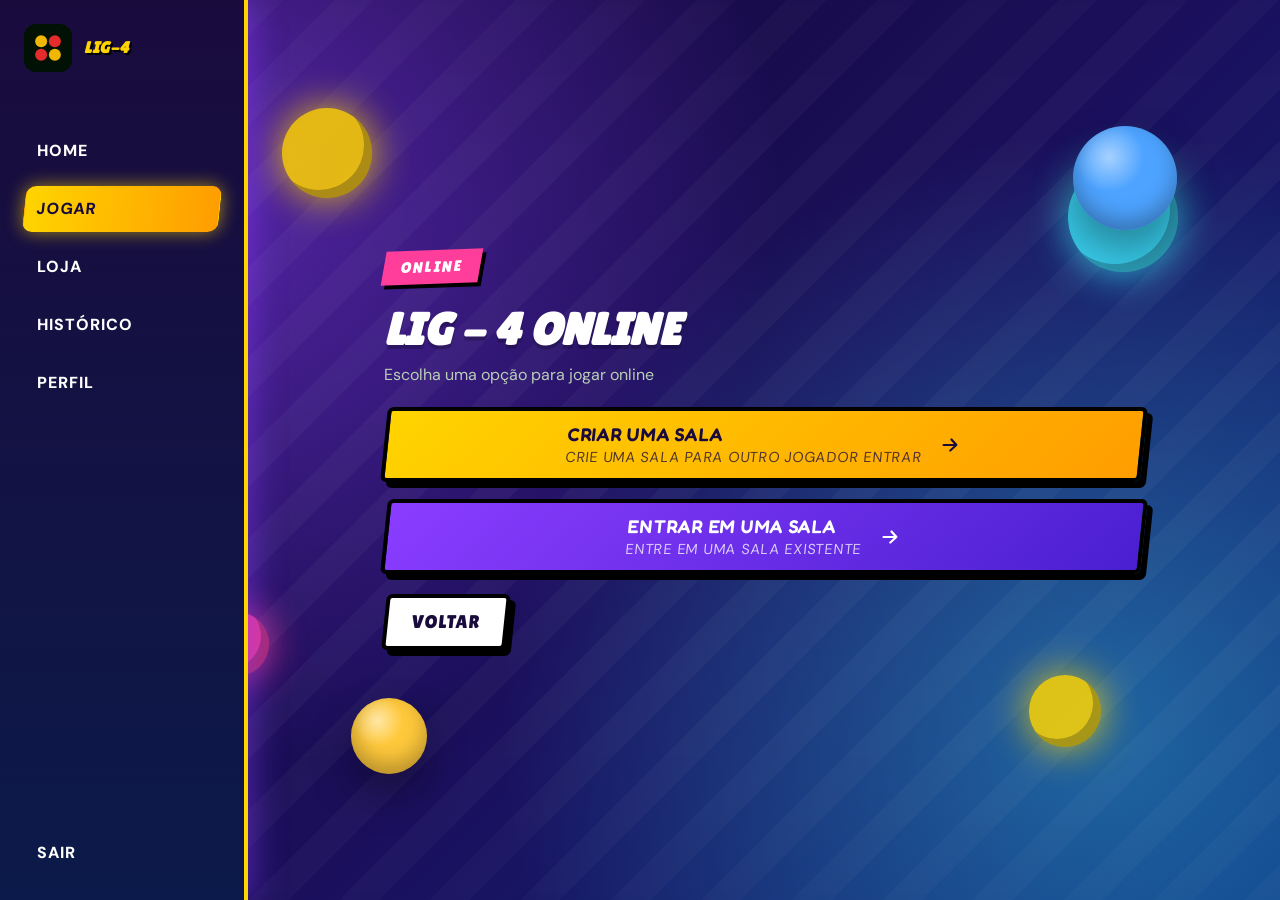
==== html/online.html @ 9158dcae "chore: reestruturação das pastas remove todos os arquivos da pasta "Prototipo-Lig-4-CSSatualizado1" " ====
<!doctype html>
<html lang="pt-BR">
  <head>
    <meta charset="utf-8">
    <meta name="viewport" content="width=device-width, initial-scale=1">
    <meta name="theme-color" content="#1a0b3d">
    <title>Jogar Online | LIG-4 Online</title>
    <link rel="preconnect" href="https://fonts.googleapis.com">
    <link rel="preconnect" href="https://fonts.gstatic.com" crossorigin>
    <link href="https://fonts.googleapis.com/css2?family=Lilita+One&display=swap" rel="stylesheet">
    <link rel="stylesheet" href="../css/base.css">
    <link rel="stylesheet" href="../css/components.css">
    <link rel="stylesheet" href="../css/screens/rooms.css">
    <link rel="stylesheet" href="../css/theme.css">
    <link rel="stylesheet" href="../css/screens/rooms.theme.css">
    <link rel="stylesheet" href="../css/screens/online.theme.css">
    <link rel="stylesheet" href="../css/screens/t05-jogar.css">
    <script type="module" src="../js/online/controller.js"></script>
    <script type="module" src="../js/global-nav.js"></script>
  </head>
  <body class="rooms-screen">
    <aside class="app-sidebar app-sidebar--global" aria-label="Navegação principal">
      <a class="app-sidebar__brand" href="./t04-home.html" aria-label="LIG-4 Online, início">
        <img class="app-sidebar__logo" src="../assets/images/logo/lig4-mark.svg" alt="">
        <span class="app-sidebar__wordmark">LIG-4</span>
      </a>
      <nav class="app-sidebar__nav" aria-label="Seções principais">
        <a class="app-sidebar__link" href="./t04-home.html">Home</a>
        <a class="app-sidebar__link" href="./t05-jogar.html" aria-current="page">Jogar</a>
        <a class="app-sidebar__link" href="./t11-loja.html">Loja</a>
        <a class="app-sidebar__link" href="./t12-historico.html">Histórico</a>
        <a class="app-sidebar__link" href="./t10-perfil.html">Perfil</a>
      </nav>
      <div class="app-sidebar__footer">
        <button class="app-sidebar__link" type="button" data-global-logout>Sair</button>
      </div>
    </aside>

    <div class="home-bg" aria-hidden="true">
      <span class="home-bg__disc home-bg__disc--1"></span>
      <span class="home-bg__disc home-bg__disc--2"></span>
      <span class="home-bg__disc home-bg__disc--3"></span>
      <span class="home-bg__disc home-bg__disc--4"></span>
    </div>

    <main class="rooms-main">
      <div class="rooms-online-shell">
        <section class="rooms-form-panel online-section" id="secao-criar" aria-labelledby="create-room-title" hidden>
          <p class="rooms-kicker">Online</p>
          <h1 id="create-room-title">Criar sala</h1>
          <form class="rooms-form" data-create-room-form novalidate>
            <div class="form-field">
              <label class="form-field__label" for="room-mode">Modo da sala</label>
              <select id="room-mode" name="mode" required></select>
              <p class="room-mode-help" data-room-mode-help>MODO CLÁSSICO: LIG-4 do jeito que você conhece. Forme 4 peças em sequência para ganhar.</p>
            </div>
            <p class="room-status" data-room-status role="status" aria-live="polite"></p>
            <div class="rooms-form-actions">
              <a class="button button-secondary" href="./t05-jogar.html">Voltar</a>
              <button class="button button-primary-light" type="submit">Criar sala</button>
            </div>
          </form>
        </section>

        <section class="rooms-form-panel online-section" id="secao-entrar" aria-labelledby="join-room-title" hidden>
          <p class="rooms-kicker">Online</p>
          <h1 id="join-room-title">Entrar em sala</h1>
          <form class="rooms-form" data-join-room-form novalidate>
            <div class="form-field">
              <label class="form-field__label" for="room-pin">PIN da sala</label>
              <div class="form-field__control"><input id="room-pin" name="pin" type="text" inputmode="numeric" autocomplete="one-time-code" maxlength="6" pattern="[0-9]{6}" data-room-pin aria-describedby="room-pin-error" aria-invalid="false" required></div>
              <p class="form-field__error" id="room-pin-error" data-room-error="pin" aria-live="polite"></p>
            </div>
            <p class="room-status" data-room-status role="status" aria-live="polite"></p>
            <div class="rooms-form-actions">
              <a class="button button-secondary" href="./t05-jogar.html">Voltar</a>
              <button class="button button-primary-light" type="submit">Entrar</button>
            </div>
          </form>
        </section>

        <section class="lobby-panel online-section" id="secao-lobby" aria-labelledby="lobby-title" hidden>
          <p class="rooms-kicker">Online</p>
          <h1 id="lobby-title">Sala de espera</h1>
          <div class="lobby-pin-block">
            <p>PIN da sala</p>
            <strong data-lobby-pin>------</strong> <span class="room-mode-lobby">Modo: <strong data-lobby-mode>Clássico</strong></span>
          </div>

          <div class="lobby-players" data-lobby-players aria-label="Jogadores da sala">
            <article class="ui-card lobby-player" data-player-card="owner">
              <p data-player-role="owner">Dono</p>
              <div class="lobby-player-color"><span class="color-picker__swatch" data-player-swatch="owner" data-color="blue" aria-hidden="true"></span><strong data-player-color="owner">—</strong></div>
            </article>
            <article class="ui-card lobby-player" data-player-card="guest">
              <p data-player-role="guest">Aguardando jogador</p>
              <div class="lobby-player-color"><span class="color-picker__swatch" data-player-swatch="guest" data-color="empty" aria-hidden="true"></span><strong data-player-color="guest">—</strong></div>
            </article>
          </div>

          <section class="lobby-board-section" aria-labelledby="lobby-board-title">
            <h2 id="lobby-board-title">Tabuleiro da partida</h2>
            <p data-lobby-board-description>O criador da sala escolhe o tabuleiro que será exibido para ambos.</p>
            <div class="lobby-board-choices" data-lobby-board-choices role="group" aria-label="Escolha o tabuleiro da partida"></div>
            <p class="form-field__error" data-lobby-error="board" aria-live="polite"></p>
          </section>

          <section class="lobby-color-preview" aria-labelledby="lobby-colors-title">
            <h2 id="lobby-colors-title">Cores dos jogadores</h2>
            <div class="lobby-color-pair" aria-label="Prévia das duas cores">
              <span class="color-picker__swatch" data-player-swatch-preview="owner" data-color="blue" aria-label="Cor do dono"></span>
              <span class="color-picker__swatch" data-player-swatch-preview="guest" data-color="empty" aria-label="Cor do convidado"></span>
            </div>
          </section>

          <fieldset class="room-field lobby-color-field">
            <legend>Sua cor</legend>
            <div class="color-picker" data-lobby-colors></div>
            <p class="form-field__error" data-lobby-error="color" aria-live="polite"></p>
          </fieldset>

          <p class="lobby-ready-status" data-lobby-ready-status role="status" aria-live="polite">Aguardando confirmações de prontidão.</p>
          <p class="room-status" data-lobby-status role="status" aria-live="polite"></p>
          <div class="lobby-actions">
            <button class="button button-primary-light" type="button" data-lobby-ready disabled>Estou pronto</button>
            <button class="button button-primary-light" type="button" data-lobby-start disabled>Começar partida</button>
            <button class="button button-secondary" type="button" data-lobby-leave>Sair da sala</button>
          </div>
        </section>

        <section class="online-game-panel online-section" id="secao-partida" aria-labelledby="game-title" hidden>
          <header class="online-game-heading">
            <div>
              <p class="rooms-kicker">Online</p>
              <h1 id="game-title">Partida</h1>
              <p class="online-game-pin">PIN <strong data-game-pin>------</strong></p>
            </div>
            <p class="online-game-turn" data-game-turn role="status" aria-live="polite">Carregando turno...</p>
          </header>

          <section class="online-game-score" aria-label="Placar da partida atual">
            <div class="ui-card online-game-player-score" data-score-player="1">
              <span>Jogador 1 · Dono</span>
              <strong data-game-score="1">0</strong>
            </div>
            <div class="ui-card online-game-player-score" data-score-player="2">
              <span>Jogador 2 · Convidado</span>
              <strong data-game-score="2">0</strong>
            </div>
          </section>

          <p class="room-mode-label">Modo da partida: <strong data-game-mode-name>Clássico</strong></p>
          <div class="online-game-board-wrap">
            <div class="online-game-columns" data-game-columns aria-label="Escolher coluna"></div>
            <div class="online-game-board" data-game-board role="grid" aria-label="Tabuleiro Connect-4, 6 linhas por 7 colunas"></div>
          </div>

          <div class="online-game-emote-menu">
            <button class="button online-game-emote-toggle" type="button" data-game-emote-toggle aria-expanded="false" aria-controls="game-owned-emotes">Meus emotes <span aria-hidden="true">▾</span></button>
            <div class="online-game-emotes" id="game-owned-emotes" data-game-emotes role="group" aria-label="Emotes disponíveis para enviar" hidden></div>
          </div>
          <p class="online-game-emote-status" data-game-emote-status role="status" aria-live="polite"></p>

          <p class="online-game-status" data-game-status role="status" aria-live="polite"></p>
          <section class="online-game-result" data-game-result-panel aria-labelledby="game-result-title" hidden>
            <h2 id="game-result-title">Resultado</h2>
            <p data-game-result></p>
            <p data-game-rematch-status role="status" aria-live="polite"></p>
            <button class="button button-primary-dark" type="button" data-game-rematch disabled>Revanche</button>
          </section>
          <button class="button button-secondary online-game-leave" type="button" data-game-leave>Sair da sala</button>
        </section>
      </div>
    </main>

  </body>
</html>
---- css/base.css ----
@import url("./variables.css");

*,
*::before,
*::after {
  box-sizing: border-box;
}

html {
  min-width: 320px;
  color-scheme: dark;
  scroll-behavior: smooth;
}

body {
  min-width: 320px;
  min-height: 100vh;
  margin: 0;
  background: var(--color-background);
  color: var(--color-text);
  font-family: system-ui, -apple-system, BlinkMacSystemFont, "Segoe UI", sans-serif;
  line-height: 1.5;
  -webkit-font-smoothing: antialiased;
}

button,
input,
select,
textarea {
  font: inherit;
}

button {
  color: inherit;
}

img,
svg {
  display: block;
  max-width: 100%;
}

a {
  color: inherit;
}

:focus-visible {
  outline: 3px solid var(--color-primary);
  outline-offset: 3px;
}

@media (prefers-reduced-motion: reduce) {
  *,
  *::before,
  *::after {
    scroll-behavior: auto !important;
    animation-duration: 0.01ms !important;
    animation-iteration-count: 1 !important;
    transition-duration: 0.01ms !important;
  }
}
---- css/components.css ----
.button {
  display: inline-flex;
  min-height: 48px;
  align-items: center;
  justify-content: center;
  gap: 0.625rem;
  padding: 0.75rem 1.25rem;
  border: 2px solid transparent;
  border-radius: 6px;
  cursor: pointer;
  font-weight: 700;
  line-height: 1.2;
  text-align: center;
  text-decoration: none;
  transition: background-color 160ms ease, border-color 160ms ease, transform 160ms ease;
}

.button:hover {
  transform: translateY(-1px);
}

.button:active {
  transform: translateY(0);
}

.button-primary-light {
  background: var(--color-primary);
  color: var(--color-primary-text);
}

.button-primary-light:hover {
  background: #ffd13b;
}

.button-primary-dark {
  background: var(--color-button-dark);
  color: var(--color-text);
}

.button-primary-dark:hover {
  border-color: var(--color-primary);
}

.button-secondary {
  background: var(--color-secondary);
  color: var(--color-text);
}

.button--full-width {
  width: 100%;
}

.ui-card {
  border: 1px solid color-mix(in srgb, var(--color-text) 16%, transparent);
  border-radius: 6px;
  background: var(--color-button-dark);
  color: var(--color-text);
}

.ui-banner {
  border-radius: 6px;
  background: var(--color-primary);
  color: var(--color-primary-text);
}

.ui-tab-list {
  display: grid;
  gap: 0.5rem;
}

.ui-tab {
  min-height: 44px;
  padding: 0.625rem 0.875rem;
  border: 1px solid color-mix(in srgb, var(--color-text) 24%, transparent);
  border-radius: 6px;
  background: transparent;
  color: var(--color-text);
  cursor: pointer;
  font-weight: 700;
  text-align: left;
  transition: background-color 160ms ease, border-color 160ms ease, color 160ms ease;
}

.ui-tab[aria-selected="true"] {
  border-color: var(--color-primary);
  background: var(--color-primary);
  color: var(--color-primary-text);
}

.ui-status {
  display: inline-flex;
  min-height: 28px;
  align-items: center;
  padding: 0.25rem 0.625rem;
  border: 1px solid color-mix(in srgb, var(--color-text) 22%, transparent);
  border-radius: 4px;
  color: var(--color-text);
  font-size: 0.8125rem;
  font-weight: 700;
}

.color-picker {
  display: flex;
  flex-wrap: wrap;
  gap: 0.5rem;
}

.color-picker__option {
  display: inline-flex;
  min-height: 42px;
  align-items: center;
  gap: 0.5rem;
  padding: 0.375rem 0.625rem;
  border: 1px solid color-mix(in srgb, var(--color-text) 25%, transparent);
  border-radius: 6px;
  cursor: pointer;
  font-size: 0.875rem;
}

.color-picker__option input {
  width: 1rem;
  height: 1rem;
  margin: 0;
  accent-color: var(--color-primary);
}

.color-picker__swatch {
  width: 1rem;
  height: 1rem;
  flex: 0 0 auto;
  border: 1px solid color-mix(in srgb, var(--color-text) 55%, transparent);
  border-radius: 50%;
  background: var(--swatch-color, var(--color-primary));
}

.color-picker__option:focus-within {
  outline: 3px solid var(--color-primary);
  outline-offset: 3px;
}

.color-picker__option input:checked + .color-picker__swatch {
  outline: 2px solid var(--color-text);
  outline-offset: 2px;
}

.color-picker__swatch[data-color="blue"] { --swatch-color: var(--game-color-blue); }
.color-picker__swatch[data-color="red"] { --swatch-color: var(--game-color-red); }
.color-picker__swatch[data-color="purple"] { --swatch-color: var(--game-color-purple); }
.color-picker__swatch[data-color="green"] { --swatch-color: var(--game-color-green); }
.color-picker__swatch[data-color="orange"] { --swatch-color: var(--game-color-orange); }
.color-picker__swatch[data-color="yellow"] { --swatch-color: var(--game-color-yellow); }
.color-picker__swatch[data-color="brown"] { --swatch-color: var(--game-color-brown); }

.form-field {
  display: grid;
  gap: 0.375rem;
}

.form-field__label {
  font-weight: 650;
}

.form-field__control {
  display: flex;
  min-height: 48px;
  align-items: center;
  gap: 0.75rem;
  padding: 0 0.875rem;
  border: 1px solid rgb(255 255 255 / 44%);
  border-radius: 6px;
  background: rgb(1 18 5 / 42%);
  color: var(--color-text);
}

.form-field__control:focus-within {
  border-color: var(--color-primary);
  outline: 2px solid var(--color-primary);
  outline-offset: 2px;
}

.form-field__control input {
  width: 100%;
  min-width: 0;
  padding: 0.7rem 0;
  border: 0;
  outline: 0;
  background: transparent;
  color: inherit;
}

.form-field__control input::placeholder {
  color: rgb(255 255 255 / 68%);
}

.form-field__icon {
  width: 1.25rem;
  height: 1.25rem;
  flex: 0 0 auto;
  color: currentColor;
}

.form-field__help {
  margin: 0;
  color: rgb(255 255 255 / 78%);
  font-size: 0.875rem;
}

.form-field__error {
  min-height: 1.25em;
  margin: 0;
  color: #ffb7b7;
  font-size: 0.875rem;
}

.app-sidebar {
  position: fixed;
  z-index: 2;
  inset: 0 auto 0 0;
  display: flex;
  width: 248px;
  flex-direction: column;
  align-items: stretch;
  gap: 2rem;
  padding: 1.5rem;
  border-right: 1px solid rgb(255 255 255 / 14%);
  background: var(--color-button-dark);
}

.app-sidebar__brand {
  display: inline-flex;
  align-items: center;
  gap: 0.75rem;
  color: inherit;
  text-decoration: none;
}

.app-sidebar__logo {
  width: 48px;
  height: 48px;
  object-fit: contain;
}

.app-sidebar__nav {
  display: grid;
  gap: 0.75rem;
  margin-top: auto;
}

.app-sidebar__link {
  display: flex;
  min-height: 44px;
  align-items: center;
  padding: 0.625rem 0.75rem;
  border: 1px solid transparent;
  border-radius: 6px;
  background: transparent;
  color: var(--color-text);
  cursor: pointer;
  font-weight: 650;
  text-decoration: none;
  transition: background-color 160ms ease, border-color 160ms ease;
}

.app-sidebar__link:hover {
  border-color: color-mix(in srgb, var(--color-text) 24%, transparent);
}

.app-sidebar__link[aria-current="page"] {
  background: var(--color-primary);
  color: var(--color-primary-text);
}

.app-sidebar--global .app-sidebar__nav {
  margin-top: 1.5rem;
}

.app-sidebar__footer {
  margin-top: auto;
}

@media (max-width: 700px) {
  .app-sidebar {
    position: relative;
    inset: auto;
    width: 100%;
    min-height: 76px;
    flex-direction: row;
    align-items: center;
    justify-content: space-between;
    gap: 1rem;
    padding: 0.75rem 1rem;
    border-right: 0;
    border-bottom: 1px solid rgb(255 255 255 / 14%);
  }

  .app-sidebar__logo {
    width: 40px;
    height: 40px;
  }

  .app-sidebar__nav {
    display: flex;
    gap: 0.5rem;
    margin-top: 0;
  }

  .app-sidebar__nav .button {
    min-height: 42px;
    padding: 0.625rem 0.75rem;
  }

  .app-sidebar--global {
    position: sticky;
    inset: auto;
    top: 0;
    z-index: 10;
    display: grid;
    width: 100%;
    min-height: 0;
    grid-template-columns: minmax(0, 1fr) auto;
    grid-template-areas:
      "brand footer"
      "nav nav";
    align-items: center;
    gap: 0.75rem;
    padding: 0.75rem 1rem;
  }

  .app-sidebar.app-sidebar--global {
    width: 100%;
  }

  .app-sidebar--global .app-sidebar__brand {
    grid-area: brand;
  }

  .app-sidebar--global .app-sidebar__nav {
    grid-area: nav;
    display: flex;
    gap: 0.375rem;
    margin: 0;
    overflow-x: auto;
    scrollbar-width: thin;
  }

  .app-sidebar--global .app-sidebar__link {
    min-height: 40px;
    flex: 0 0 auto;
    padding: 0.5rem 0.75rem;
  }

  .app-sidebar--global .app-sidebar__footer {
    grid-area: footer;
    align-self: center;
    justify-self: end;
    margin: 0;
  }
}

/* Menu de seleção visual unificado (sala e loja).
   O select nativo continua funcional, porém não é desenhado por cima. */
.game-select { position: relative; width: 100%; min-width: 0; }
.game-select__native {
  position: absolute !important; width: 1px !important; height: 1px !important;
  opacity: 0 !important; pointer-events: none !important; padding: 0 !important;
  border: 0 !important; overflow: hidden !important;
}
.game-select__trigger {
  display: flex; align-items: center; justify-content: space-between;
  width: 100%; min-height: 44px; padding: 9px 13px; text-align: left;
  background: #F2B705; color: #000; border: 1px solid #F2B705;
  border-radius: 10px; font: inherit; font-weight: 700; cursor: pointer;
}
.game-select__trigger::after { content: ""; width: 8px; height: 8px;
  border-right: 2px solid currentColor; border-bottom: 2px solid currentColor;
  transform: rotate(45deg); margin: -4px 3px 0 12px; }
.game-select--open .game-select__trigger::after { transform: rotate(225deg); margin-top: 4px; }
.game-select__trigger:focus-visible, .game-select__option:focus-visible {
  outline: 2px solid #F2B705; outline-offset: 3px;
}
.game-select__list[hidden] { display: none !important; }
.game-select__list {
  position: absolute; z-index: 100; top: calc(100% + 5px); left: 0; right: 0;
  padding: 5px; background: #18301D; border: 1px solid #F2B705;
  border-radius: 10px; box-shadow: 0 10px 26px #0009;
  max-height: 260px; overflow-y: auto;
}
.game-select__option {
  display: block; width: 100%; padding: 11px 12px; border: 0;
  border-radius: 6px; background: transparent; color: #fff;
  text-align: left; font: inherit; cursor: pointer;
}
.game-select__option:hover, .game-select__option--active,
.game-select__option:focus-visible { background: #07190E; color: #fff; }
.game-select__option[aria-selected="true"] { font-weight: 700; }
.game-select__option:disabled { opacity: .5; cursor: not-allowed; }
---- css/screens/rooms.css ----
.rooms-main {
  display: grid;
  min-height: 100vh;
  place-items: center;
  margin-left: 248px;
  padding: 2.5rem;
}

.rooms-content {
  display: grid;
  width: min(100%, 760px);
  gap: 1.25rem;
  margin-inline: auto;
}

.rooms-content h1,
.rooms-form-panel h1,
.lobby-panel h1 {
  margin: 0;
  font-family: Georgia, "Times New Roman", serif;
  font-size: 2.25rem;
}

.rooms-subtitle {
  margin: -0.75rem 0 0;
  color: color-mix(in srgb, var(--color-text) 76%, transparent);
}

.rooms-warning:not([hidden]) {
  margin: 0;
  padding-left: 0.75rem;
  border-left: 3px solid var(--color-highlight);
  color: var(--color-highlight);
  font-weight: 700;
}

.rooms-options {
  display: grid;
  gap: 1rem;
}

.rooms-option {
  display: flex;
  min-height: 88px;
  justify-content: space-between;
  padding: 1.25rem 1.5rem;
  text-align: left;
  white-space: normal;
}

.rooms-option > span {
  display: grid;
  gap: 0.375rem;
}

.rooms-option strong {
  font-size: 1.125rem;
}

.rooms-option small {
  font-size: 0.875rem;
  font-weight: 500;
}

.rooms-option svg {
  width: 22px;
  height: 22px;
  flex: 0 0 auto;
}

.rooms-back {
  justify-self: start;
}

.rooms-form-panel {
  width: min(100%, 680px);
  margin-inline: auto;
  padding: 2rem;
}

.rooms-form-panel h1,
.lobby-panel h1 {
  margin-bottom: 1.5rem;
}

.rooms-form {
  display: grid;
  gap: 1.5rem;
}

.room-field {
  display: grid;
  gap: 0.75rem;
  margin: 0;
  padding: 0;
  border: 0;
}

.room-field legend {
  margin-bottom: 0.75rem;
  font-weight: 700;
}

.series-picker {
  display: grid;
  grid-template-columns: repeat(3, minmax(0, 1fr));
  gap: 0.625rem;
}

.series-option {
  display: flex;
  min-height: 48px;
  align-items: center;
  gap: 0.5rem;
  padding: 0.625rem 0.75rem;
  border: 1px solid color-mix(in srgb, var(--color-text) 25%, transparent);
  border-radius: 6px;
  cursor: pointer;
}

.series-option input {
  width: 1rem;
  height: 1rem;
  margin: 0;
  accent-color: var(--color-primary);
}

.series-option:focus-within {
  outline: 3px solid var(--color-primary);
  outline-offset: 3px;
}

.rooms-form-actions,
.lobby-actions {
  display: flex;
  flex-wrap: wrap;
  gap: 0.75rem;
}

.rooms-form-actions .button,
.lobby-actions .button {
  min-width: 150px;
}

.room-status {
  min-height: 1.5rem;
  margin: 0;
}

.lobby-panel {
  width: min(100%, 920px);
  margin-inline: auto;
}

.lobby-pin-block {
  display: grid;
  justify-items: center;
  gap: 0.5rem;
  margin-bottom: 1.5rem;
  padding: 1.5rem;
  border: 1px solid color-mix(in srgb, var(--color-text) 18%, transparent);
  border-radius: 6px;
  background: var(--color-button-dark);
}

.lobby-pin-block p {
  margin: 0;
  font-size: 0.875rem;
  font-weight: 700;
  text-transform: uppercase;
}

.lobby-pin-block strong {
  color: var(--color-primary);
  font-size: 2.5rem;
  font-variant-numeric: tabular-nums;
  letter-spacing: 0.12em;
}

.lobby-players {
  display: grid;
  grid-template-columns: repeat(2, minmax(0, 1fr));
  gap: 1rem;
}

.lobby-player {
  display: grid;
  min-height: 120px;
  align-content: center;
  justify-items: center;
  gap: 0.75rem;
  padding: 1.25rem;
}

.lobby-player > p {
  margin: 0;
  color: color-mix(in srgb, var(--color-text) 78%, transparent);
  font-weight: 700;
}

.lobby-player-color {
  display: inline-flex;
  align-items: center;
  gap: 0.625rem;
}

.lobby-player-color .color-picker__swatch,
.lobby-color-pair .color-picker__swatch {
  width: 2rem;
  height: 2rem;
}

.lobby-player-color strong {
  font-size: 1rem;
}

.lobby-color-preview {
  display: grid;
  justify-items: center;
  gap: 0.75rem;
  margin: 1.5rem 0;
}

.lobby-color-preview h2 {
  margin: 0;
  font-size: 1.125rem;
}

.lobby-color-pair {
  display: flex;
  align-items: center;
  gap: 1rem;
}

.lobby-color-pair [data-color="empty"] {
  border-style: dashed;
  background: transparent;
}

.lobby-color-field {
  margin-bottom: 1rem;
}

.lobby-actions [data-lobby-start]:disabled {
  cursor: not-allowed;
  opacity: 0.55;
}

.online-game-panel {
  display: grid;
  width: min(100%, 900px);
  gap: 1rem;
  margin-inline: auto;
}

.online-game-panel[hidden],
.online-game-result[hidden] {
  display: none;
}

.rooms-screen[data-current-section="partida"] .app-sidebar {
  display: none;
}

.rooms-screen[data-current-section="partida"] .rooms-main {
  min-height: 100vh;
  margin-left: 0;
}

.online-game-heading {
  display: flex;
  align-items: center;
  justify-content: space-between;
  gap: 1rem;
}

.online-game-heading h1 {
  margin: 0;
  font-family: Georgia, "Times New Roman", serif;
  font-size: 2rem;
}

.online-game-pin,
.online-game-turn {
  margin: 0.25rem 0 0;
  color: color-mix(in srgb, var(--color-text) 78%, transparent);
}

.online-game-pin {
  font-size: 0.8125rem;
}

.online-game-pin strong {
  color: var(--color-text);
  font-variant-numeric: tabular-nums;
  letter-spacing: 0.08em;
}

.online-game-turn {
  font-weight: 700;
  text-align: right;
}

.online-game-score {
  display: grid;
  grid-template-columns: repeat(2, minmax(0, 1fr));
  gap: 0.75rem;
}

.online-game-player-score {
  display: flex;
  min-height: 56px;
  align-items: center;
  justify-content: space-between;
  gap: 0.75rem;
  padding: 0.75rem 1rem;
  font-weight: 700;
}

.online-game-player-score strong {
  color: var(--color-primary);
  font-size: 1.25rem;
  font-variant-numeric: tabular-nums;
}

.online-game-board-wrap {
  width: min(100%, 680px);
  margin-inline: auto;
}

.online-game-columns,
.online-game-board {
  display: grid;
  grid-template-columns: repeat(7, minmax(0, 1fr));
  gap: clamp(0.25rem, 1vw, 0.625rem);
}

.online-game-columns {
  margin-bottom: 0.5rem;
}

.online-game-columns button {
  min-height: 40px;
  border: 1px solid color-mix(in srgb, var(--color-text) 25%, transparent);
  border-radius: 6px;
  background: var(--color-button-dark);
  color: var(--color-text);
  cursor: pointer;
  font-weight: 700;
}

.online-game-columns button:not(:disabled):hover {
  border-color: var(--color-primary);
  color: var(--color-primary);
}

.online-game-columns button:disabled {
  cursor: not-allowed;
  opacity: 0.5;
}

.online-game-board {
  padding: clamp(0.5rem, 2vw, 1rem);
  border: 2px solid color-mix(in srgb, var(--color-text) 20%, transparent);
  border-radius: 8px;
  background: var(--color-secondary);
}

.online-game-cell {
  width: 100%;
  aspect-ratio: 1;
  padding: 0;
  border: 1px solid color-mix(in srgb, var(--color-text) 12%, transparent);
  border-radius: 50%;
  background: var(--color-button-dark);
}

.online-game-cell[data-color="blue"] { background: var(--game-color-blue); }
.online-game-cell[data-color="red"] { background: var(--game-color-red); }
.online-game-cell[data-color="purple"] { background: var(--game-color-purple); }
.online-game-cell[data-color="green"] { background: var(--game-color-green); }
.online-game-cell[data-color="orange"] { background: var(--game-color-orange); }
.online-game-cell[data-color="yellow"] { background: var(--game-color-yellow); }
.online-game-cell[data-color="brown"] { background: var(--game-color-brown); }

.online-game-cell[data-falling="true"] {
  outline: 3px solid var(--color-text);
  outline-offset: 2px;
}

.online-game-status,
.online-game-result p {
  min-height: 1.5rem;
  margin: 0;
}

.online-game-result {
  display: grid;
  justify-items: center;
  gap: 0.75rem;
  padding: 1rem;
  border: 1px solid color-mix(in srgb, var(--color-text) 18%, transparent);
  border-radius: 6px;
  background: var(--color-button-dark);
  text-align: center;
}

.online-game-result h2 {
  margin: 0;
  font-size: 1.25rem;
}

.online-game-result [data-game-result] {
  font-size: 1.125rem;
  font-weight: 750;
}

.online-game-leave {
  justify-self: start;
}

.online-game-panel[data-current-player="1"] .online-game-player-score[data-score-player="1"],
.online-game-panel[data-current-player="2"] .online-game-player-score[data-score-player="2"] {
  border-color: var(--color-primary);
}

@media (max-width: 1000px) {
  .rooms-main {
    padding: 2rem 1.5rem;
  }
}

@media (max-width: 700px) {
  .rooms-screen .rooms-main {
    min-height: calc(100vh - 130px);
    margin-left: 0;
    padding: 1.5rem 1rem 3rem;
  }

  .rooms-content h1,
  .rooms-form-panel h1,
  .lobby-panel h1 {
    font-size: 1.875rem;
  }

  .rooms-form-panel {
    padding: 1.5rem;
  }

  .series-picker {
    grid-template-columns: minmax(0, 1fr);
  }

  .lobby-players {
    grid-template-columns: minmax(0, 1fr);
  }

  .lobby-pin-block strong {
    font-size: 2.25rem;
  }

  .rooms-screen[data-current-section="partida"] .rooms-main {
    padding: 1rem;
  }

  .online-game-heading h1 {
    font-size: 1.75rem;
  }

  .online-game-player-score {
    align-items: flex-start;
    font-size: 0.8125rem;
  }

  .online-game-columns button {
    min-height: 36px;
  }

  .rooms-form-actions .button,
  .lobby-actions .button {
    flex: 1;
  }
}

.online-game-panel {
  display: grid;
  width: min(100%, 780px);
  gap: 1rem;
  margin-inline: auto;
}

.online-game-panel[hidden] {
  display: none;
}

.online-game-heading {
  display: flex;
  align-items: center;
  justify-content: space-between;
  gap: 1rem;
}

.online-game-heading h1 {
  margin: 0;
  font-family: Georgia, "Times New Roman", serif;
  font-size: 2rem;
}

.online-game-pin,
.online-game-turn {
  margin: 0.25rem 0 0;
  color: color-mix(in srgb, var(--color-text) 78%, transparent);
}

.online-game-pin {
  font-size: 0.8125rem;
}

.online-game-pin strong {
  color: var(--color-text);
  font-variant-numeric: tabular-nums;
  letter-spacing: 0.08em;
}

.online-game-turn {
  font-weight: 700;
  text-align: right;
}

.online-game-score {
  display: grid;
  grid-template-columns: repeat(2, minmax(0, 1fr));
  gap: 0.75rem;
}

.online-game-player-score {
  display: flex;
  min-height: 56px;
  align-items: center;
  justify-content: space-between;
  gap: 0.75rem;
  padding: 0.75rem 1rem;
  font-weight: 700;
}

.online-game-player-score strong {
  color: var(--color-primary);
  font-size: 1.25rem;
  font-variant-numeric: tabular-nums;
}

.online-game-board-wrap {
  width: min(100%, 680px);
  margin-inline: auto;
}

.online-game-columns,
.online-game-board {
  display: grid;
  grid-template-columns: repeat(7, minmax(0, 1fr));
  gap: clamp(0.25rem, 1vw, 0.625rem);
}

.online-game-columns {
  margin-bottom: 0.5rem;
}

.online-game-columns button {
  min-height: 40px;
  border: 1px solid color-mix(in srgb, var(--color-text) 25%, transparent);
  border-radius: 6px;
  background: var(--color-button-dark);
  color: var(--color-text);
  cursor: pointer;
  font-weight: 700;
}

.online-game-columns button:disabled {
  cursor: not-allowed;
  opacity: 0.5;
}

.online-game-columns button:not(:disabled):hover {
  border-color: var(--color-primary);
  color: var(--color-primary);
}

.online-game-board {
  padding: clamp(0.5rem, 2vw, 1rem);
  border: 2px solid color-mix(in srgb, var(--color-text) 20%, transparent);
  border-radius: 8px;
  background: var(--color-secondary);
}

.online-game-cell {
  width: 100%;
  aspect-ratio: 1;
  padding: 0;
  border: 1px solid color-mix(in srgb, var(--color-text) 12%, transparent);
  border-radius: 50%;
  background: var(--color-button-dark);
  cursor: default;
}

.online-game-cell[data-color="blue"] { background: var(--game-color-blue); }
.online-game-cell[data-color="red"] { background: var(--game-color-red); }
.online-game-cell[data-color="purple"] { background: var(--game-color-purple); }
.online-game-cell[data-color="green"] { background: var(--game-color-green); }
.online-game-cell[data-color="orange"] { background: var(--game-color-orange); }
.online-game-cell[data-color="yellow"] { background: var(--game-color-yellow); }
.online-game-cell[data-color="brown"] { background: var(--game-color-brown); }

.online-game-cell[data-falling="true"] {
  outline: 3px solid var(--color-text);
  outline-offset: 2px;
}

.online-game-status,
.online-game-result p {
  min-height: 1.5rem;
  margin: 0;
}

.online-game-result {
  display: grid;
  justify-items: center;
  gap: 0.75rem;
  padding: 1rem;
  border: 1px solid color-mix(in srgb, var(--color-text) 18%, transparent);
  border-radius: 6px;
  background: var(--color-button-dark);
  text-align: center;
}

.online-game-result[hidden] {
  display: none;
}

.online-game-result [data-game-result] {
  font-size: 1.25rem;
  font-weight: 750;
}

.online-game-leave {
  justify-self: start;
}

@media (max-width: 700px) {
  .online-game-panel {
    gap: 0.75rem;
  }

  .online-game-heading h1 {
    font-size: 1.75rem;
  }

  .online-game-player-score {
    align-items: flex-start;
    font-size: 0.875rem;
  }

  .online-game-columns button {
    min-height: 36px;
  }
}
/* ---- Personalização da loja: avatares, emotes e tabuleiros temáticos ---- */
.player-avatar {
  width: 44px;
  height: 44px;
  flex: none;
  border: 2px solid var(--color-primary);
  border-radius: 50%;
  background: var(--color-background);
  object-fit: cover;
  object-position: center top;
}

.lobby-player__avatar {
  width: 72px;
  height: 72px;
}

.online-game-player-score {
  position: relative;
}

.online-game-player-score > span {
  flex: 1;
}

.emote-bubble {
  position: absolute;
  top: calc(100% + 4px);
  left: 10px;
  z-index: 5;
  width: 54px;
  height: 54px;
  padding: 6px;
  border: 2px solid var(--color-primary);
  border-radius: 50% 50% 50% 6px;
  background: var(--color-button-dark);
  box-shadow: 0 6px 16px rgba(0, 0, 0, 0.35);
  animation: emote-pop 2.6s ease both;
  pointer-events: none;
}

.emote-bubble img {
  display: block;
  width: 100%;
  height: 100%;
}

@keyframes emote-pop {
  0% { opacity: 0; transform: translateY(-10px) scale(0.5); }
  12% { opacity: 1; transform: translateY(0) scale(1.12); }
  20% { transform: scale(1); }
  85% { opacity: 1; transform: translateY(0); }
  100% { opacity: 0; transform: translateY(6px); }
}

.online-game-emotes {
  display: flex;
  flex-wrap: wrap;
  justify-content: center;
  gap: 0.5rem;
}

.online-game-emotes:empty {
  display: none;
}

.online-game-emote {
  width: 48px;
  height: 48px;
  padding: 5px;
  border: 1px solid color-mix(in srgb, var(--color-text) 25%, transparent);
  border-radius: 50%;
  background: var(--color-button-dark);
  cursor: pointer;
  transition: transform 160ms ease, border-color 160ms ease;
}

.online-game-emote img {
  display: block;
  width: 100%;
  height: 100%;
}

.online-game-emote:not(:disabled):hover {
  border-color: var(--color-primary);
  transform: translateY(-2px);
}

.online-game-emote:disabled {
  cursor: not-allowed;
  opacity: 0.45;
}

.online-game-emote-status {
  min-height: 1.25rem;
  margin: 0;
  color: color-mix(in srgb, var(--color-text) 75%, transparent);
  font-size: 0.875rem;
  text-align: center;
}

/* Tabuleiro temático: a moldura é uma imagem com furos transparentes por cima das peças;
   as casas (e as peças) ficam posicionadas sob cada furo e a moldura não captura cliques. */
.online-game-board-wrap[data-board-theme] {
  position: relative;
  width: min(100%, 820px, calc(76vh * var(--board-aspect, 1)));
}

.online-game-board-wrap[data-board-theme] .online-game-board {
  position: relative;
  display: block;
  width: 100%;
  aspect-ratio: var(--board-aspect, 1);
  padding: 0;
  border: 0;
  border-radius: 0;
  background: transparent;
  box-shadow: none;
}

.online-game-board-wrap[data-board-theme] .online-game-board::after {
  content: "";
  position: absolute;
  inset: 0;
  z-index: 2;
  background: var(--board-frame) center / 100% 100% no-repeat;
  pointer-events: none;
}

.online-game-board-wrap[data-board-theme] .online-game-cell {
  position: absolute;
  z-index: 1;
  width: calc(var(--board-cell) * 100%);
  height: auto;
  left: calc((var(--board-x0) + var(--col) * var(--board-dx) - var(--board-cell) / 2) * 100%);
  top: calc((var(--board-y0) + var(--row) * var(--board-dy) - var(--board-cell-y) / 2) * 100%);
  border: 0;
}

.online-game-board-wrap[data-board-theme] .online-game-cell:not([data-color]) {
  background: var(--board-empty, #000);
}

.online-game-board-wrap[data-board-theme] .online-game-cell[data-color] {
  background-image:
    radial-gradient(circle at 34% 30%, rgba(255, 255, 255, 0.4), rgba(255, 255, 255, 0) 52%),
    radial-gradient(circle, transparent 58%, rgba(0, 0, 0, 0.28) 100%);
}

.online-game-board-wrap[data-board-theme] .online-game-cell[data-falling="true"] {
  outline: none;
  filter: brightness(1.2);
}

.online-game-board-wrap[data-board-theme] .online-game-columns {
  position: absolute;
  z-index: 3;
  left: calc((var(--board-x0) - var(--board-dx) / 2) * 100%);
  top: calc((var(--board-y0) - var(--board-cell-y) / 2) * 100%);
  width: calc(var(--board-dx) * 7 * 100%);
  height: calc((var(--board-dy) * 5 + var(--board-cell-y)) * 100%);
  margin: 0;
  gap: 0;
}

.online-game-board-wrap[data-board-theme] .online-game-columns button {
  display: flex;
  min-height: 0;
  height: 100%;
  align-items: flex-start;
  justify-content: center;
  padding: 2px 0 0;
  border: 0;
  border-radius: 999px;
  background: transparent;
  color: transparent;
  font-size: 0.8125rem;
  transform: none;
}

.online-game-board-wrap[data-board-theme] .online-game-columns button:not(:disabled):hover,
.online-game-board-wrap[data-board-theme] .online-game-columns button:focus-visible {
  background: rgba(255, 255, 255, 0.16);
  color: var(--color-text);
  transform: none;
}

.online-game-board-wrap[data-board-theme] .online-game-columns button:disabled {
  opacity: 1;
}

/* ---- Seletor de tema do tabuleiro na partida ---- */
.online-game-theme {
  display: grid;
  justify-items: center;
  gap: 0.5rem;
}

.online-game-theme__panel {
  display: grid;
  width: min(100%, 680px);
  grid-template-columns: repeat(auto-fill, minmax(104px, 1fr));
  gap: 0.5rem;
  padding: 0.75rem;
  border: 1px solid color-mix(in srgb, var(--color-text) 18%, transparent);
  border-radius: 6px;
  background: var(--color-button-dark);
}

.online-game-theme__panel[hidden] {
  display: none;
}

.online-game-theme__option {
  display: grid;
  justify-items: center;
  gap: 0.25rem;
  padding: 0.5rem 0.25rem;
  border: 2px solid transparent;
  border-radius: 6px;
  background: var(--color-background);
  color: var(--color-text);
  cursor: pointer;
}

.online-game-theme__option img {
  width: 100%;
  height: 64px;
  object-fit: contain;
}

.online-game-theme__option:not(:disabled):hover {
  border-color: color-mix(in srgb, var(--color-primary) 60%, transparent);
}

.online-game-theme__option[aria-checked="true"] {
  border-color: var(--color-primary);
}

.online-game-theme__option:disabled {
  cursor: not-allowed;
  opacity: 0.45;
}

.online-game-theme__option:disabled img {
  filter: grayscale(1);
}

.online-game-theme__name {
  font-size: 0.875rem;
  font-weight: 700;
}

.online-game-theme__state {
  color: color-mix(in srgb, var(--color-text) 70%, transparent);
  font-size: 0.6875rem;
}

.online-game-theme__option[aria-checked="true"] .online-game-theme__state {
  color: var(--color-primary);
  font-weight: 700;
}

.online-game-theme__status {
  min-height: 1.25rem;
  margin: 0;
  font-size: 0.875rem;
  text-align: center;
}

.online-game-theme {
  min-width: 0;
}

.online-game-theme__toggle {
  max-width: 100%;
  white-space: normal;
  text-align: center;
}

.online-game-player-score > span {
  min-width: 0;
}

@media (max-width: 700px) {
  .online-game-player-score {
    gap: 0.5rem;
    padding-inline: 0.625rem;
  }

  .online-game-player-score .player-avatar {
    width: 34px;
    height: 34px;
  }

  .emote-bubble {
    width: 46px;
    height: 46px;
  }
}

/* Modo selecionado pelo dono: a mesma moldura é usada por ambos os jogadores. */
.room-mode-help, .room-mode-label, .room-mode-lobby { color: var(--color-text); }
.room-mode-label { margin: .4rem 0; text-align: center; }
.rooms-screen #room-mode {
  width: 100%;
  min-height: 44px;
  padding: .65rem .8rem;
  border: 1px solid var(--color-primary);
  border-radius: 8px;
  background: var(--color-button-dark);
  color: var(--color-text);
}
.rooms-screen #room-mode:focus-visible { outline: 2px solid var(--color-primary); outline-offset: 2px; }

/* Menu de emotes individual: abre apenas no navegador do jogador. */
.online-game-emote-menu { position: relative; display: grid; justify-items: center; margin: 0.75rem auto; max-width: 520px; }
.online-game-emote-toggle { min-width: 165px; display: inline-flex; align-items: center; justify-content: center; gap: 0.75rem; cursor: pointer; }
.online-game-emotes[hidden] { display: none !important; }
.online-game-emote-menu .online-game-emotes:not([hidden]) {
  position: absolute; z-index: 30; top: calc(100% + 6px);
  width: min(90vw, 360px); max-height: 240px; overflow-y: auto;
  padding: 12px; background: #18301D; border: 1px solid #F2B705;
  border-radius: 12px; box-shadow: 0 10px 28px #0009;
}

/* Todos os tabuleiros temáticos usam a mesma área útil do tabuleiro clássico. */
.online-game-board-wrap { width: min(100%, 680px); max-width: 680px; }

.lobby-board-section {
  display: grid;
  gap: .65rem;
  margin: 1.5rem 0;
  padding: 1rem;
  border: 1px solid color-mix(in srgb, var(--color-text) 18%, transparent);
  border-radius: 8px;
}
.lobby-board-section h2 { margin: 0; font-size: 1.125rem; }
.lobby-board-section p { margin: 0; }
.lobby-board-section select { min-height: 42px; padding: .5rem .75rem; }
.lobby-ready-status { margin: .5rem 0 1rem; font-weight: 650; }

/* Seleção visual de tabuleiros no lobby: miniaturas clicáveis em vez de select. */
.lobby-board-choices {
  display: grid;
  grid-template-columns: repeat(auto-fit, minmax(118px, 1fr));
  gap: .8rem;
  margin-top: .35rem;
}
.lobby-board-choice {
  display: grid;
  align-content: start;
  justify-items: center;
  gap: .55rem;
  min-width: 0;
  padding: .65rem;
  color: inherit;
  font: inherit;
  text-align: center;
  background: color-mix(in srgb, var(--color-text) 5%, transparent);
  border: 2px solid color-mix(in srgb, var(--color-text) 18%, transparent);
  border-radius: 12px;
  cursor: pointer;
  transition: border-color .18s ease, background-color .18s ease, transform .18s ease, box-shadow .18s ease;
}
.lobby-board-choice img {
  display: block;
  width: 100%;
  height: 112px;
  object-fit: contain;
  border-radius: 7px;
}
.lobby-board-choice span { font-weight: 650; }
.lobby-board-choice[aria-pressed="true"] {
  border-color: var(--color-accent, #f2b705);
  background: color-mix(in srgb, var(--color-accent, #f2b705) 13%, transparent);
  box-shadow: 0 0 0 2px color-mix(in srgb, var(--color-accent, #f2b705) 18%, transparent);
}
.lobby-board-choice:not(:disabled):hover {
  transform: translateY(-3px);
  border-color: var(--color-accent, #f2b705);
}
.lobby-board-choice:focus-visible {
  outline: 3px solid var(--color-accent, #f2b705);
  outline-offset: 3px;
}
.lobby-board-choice:disabled { cursor: default; opacity: .82; }
.lobby-board-choices[data-role="guest"] .lobby-board-choice { cursor: default; }
@media (max-width: 520px) {
  .lobby-board-choices { grid-template-columns: repeat(2, minmax(0, 1fr)); }
  .lobby-board-choice img { height: 96px; }
}
---- css/theme.css ----
@import url("https://fonts.googleapis.com/css2?family=DM+Sans:wght@400;500;700&family=Fredoka:wght@500;600;700&display=swap");

/* =====================================================================
   LIG-4 · TEMA COMPARTILHADO
   Carregue DEPOIS de base.css e components.css, em TODAS as telas.
   Só estiliza (não mexe em layout nem em JS).

   PADRÃO DO TEMA
   - Fundo: verde-floresta #18301D com brilhos amarelo/azul e grade de "fichas".
   - Fichas (cores de destaque): amarelo #FFC93C, vermelho #FF5A5F, azul #4DA3FF.
   - Fontes: Fredoka (títulos, botões) + DM Sans (texto).
   - Raios: 10 / 16 / 24 px. Sombras suaves e escuras.
   - Movimento: botões sobem e dão zoom no hover, brilho que passa, "afundam" ao clicar.
     Links da sidebar deslizam 4px. Um único momento de entrada por tela.
   - Foco visível: contorno amarelo. prefers-reduced-motion respeitado.
   ===================================================================== */

:root {
  --lig-bg-900: #0f2014;
  --lig-bg-800: #18301d;
  --lig-bg-700: #21422a;
  --lig-bg-600: #2d5a39;
  --lig-ink: #f3f8ef;
  --lig-ink-soft: #b9cdb8;
  --lig-disc-yellow: #ffc93c;
  --lig-disc-red: #ff5a5f;
  --lig-disc-blue: #4da3ff;
  --lig-accent: var(--lig-disc-yellow);

  --lig-radius-sm: 10px;
  --lig-radius-md: 16px;
  --lig-radius-lg: 24px;

  --lig-shadow-1: 0 6px 16px rgba(0, 0, 0, 0.25);
  --lig-shadow-2: 0 16px 36px rgba(0, 0, 0, 0.38);

  --lig-ease: cubic-bezier(0.22, 1, 0.36, 1);
  --lig-ease-bounce: cubic-bezier(0.34, 1.56, 0.64, 1);

  --lig-font-display: "Fredoka", "Segoe UI", system-ui, sans-serif;
  --lig-font-body: "DM Sans", "Segoe UI", system-ui, sans-serif;
}

/* ---------- Fundo ---------- */
body {
  font-family: var(--lig-font-body);
  color: var(--lig-ink);
  background:
    radial-gradient(900px 500px at 85% -10%, rgba(255, 201, 60, 0.13), transparent 60%),
    radial-gradient(700px 500px at -10% 110%, rgba(77, 163, 255, 0.15), transparent 60%),
    var(--lig-bg-800);
  background-attachment: fixed;
}

/* Grade de fichas ao fundo, esmaecida nas bordas */
body::before {
  content: "";
  position: fixed;
  inset: 0;
  z-index: -1;
  pointer-events: none;
  background-image: radial-gradient(circle, rgba(255, 255, 255, 0.07) 0 9px, transparent 10px);
  background-size: 44px 44px;
  -webkit-mask-image: linear-gradient(to bottom, transparent, #000 35%, #000 65%, transparent);
  mask-image: linear-gradient(to bottom, transparent, #000 35%, #000 65%, transparent);
}

h1, h2, h3 {
  font-family: var(--lig-font-display);
  letter-spacing: 0.01em;
}

/* ---------- Sidebar global ---------- */
.app-sidebar--global {
  background: linear-gradient(180deg, rgba(15, 32, 20, 0.94), rgba(24, 48, 29, 0.94));
  -webkit-backdrop-filter: blur(10px);
  backdrop-filter: blur(10px);
  border-right: 1px solid rgba(255, 255, 255, 0.08);
  box-shadow: 8px 0 32px rgba(0, 0, 0, 0.25);
}

.app-sidebar__logo {
  transition: transform 0.5s var(--lig-ease-bounce);
}
.app-sidebar__brand:hover .app-sidebar__logo {
  transform: rotate(-14deg) scale(1.14);
}
.app-sidebar__wordmark {
  font-family: var(--lig-font-display);
  font-weight: 700;
  letter-spacing: 0.04em;
}

.app-sidebar__link {
  font-family: var(--lig-font-body);
  font-weight: 500;
  color: var(--lig-ink-soft);
  border-radius: var(--lig-radius-sm);
  transition:
    transform 0.25s var(--lig-ease),
    background-color 0.25s ease,
    color 0.25s ease,
    box-shadow 0.25s ease;
}
.app-sidebar__link:hover {
  color: var(--lig-ink);
  background-color: rgba(255, 255, 255, 0.08);
  transform: translateX(4px);
}
.app-sidebar__link[aria-current="page"] {
  color: var(--lig-accent);
  background-color: rgba(255, 201, 60, 0.14);
  box-shadow: inset 3px 0 0 var(--lig-accent);
}
.app-sidebar__footer .app-sidebar__link {
  cursor: pointer;
  font: inherit;
}
.app-sidebar__footer .app-sidebar__link:hover {
  color: #ffc4c6;
  background-color: rgba(255, 90, 95, 0.18);
}
.app-sidebar__link:active {
  transform: translateX(2px) scale(0.98);
}

/* ---------- Botões ---------- */
.button {
  position: relative;
  overflow: hidden;
  cursor: pointer;
  font-family: var(--lig-font-display);
  font-weight: 600;
  border-radius: var(--lig-radius-md);
  transition:
    transform 0.3s var(--lig-ease-bounce),
    box-shadow 0.3s ease,
    filter 0.3s ease;
}

/* Brilho que atravessa o botão no hover */
.button::after {
  content: "";
  position: absolute;
  inset: 0;
  pointer-events: none;
  background: linear-gradient(110deg, transparent 30%, rgba(255, 255, 255, 0.35) 50%, transparent 70%);
  transform: translateX(-120%);
  transition: transform 0.7s var(--lig-ease);
}
.button:not(:disabled):hover::after {
  transform: translateX(120%);
}

.button:not(:disabled):hover {
  transform: translateY(-3px) scale(1.02);
  box-shadow: var(--lig-shadow-2);
}
.button:not(:disabled):active {
  transform: translateY(0) scale(0.97);
  box-shadow: var(--lig-shadow-1);
}
.button:focus-visible,
.app-sidebar__link:focus-visible,
.ui-tab:focus-visible {
  outline: 3px solid var(--lig-accent);
  outline-offset: 3px;
}
.button:disabled {
  opacity: 0.55;
  cursor: not-allowed;
}

.button-primary-light {
  color: #12301a;
  background: linear-gradient(135deg, #f6ffef, #cdedb8);
  box-shadow: var(--lig-shadow-1), inset 0 -3px 0 rgba(18, 48, 26, 0.12);
}
.button-primary-dark {
  color: var(--lig-ink);
  background: linear-gradient(135deg, var(--lig-bg-600), var(--lig-bg-700));
  box-shadow: var(--lig-shadow-1), inset 0 0 0 1px rgba(255, 255, 255, 0.14);
}

/* ---------- Cards e abas ---------- */
.ui-card {
  background: rgba(255, 255, 255, 0.06);
  border: 1px solid rgba(255, 255, 255, 0.1);
  border-radius: var(--lig-radius-lg);
  box-shadow: var(--lig-shadow-1);
  -webkit-backdrop-filter: blur(8px);
  backdrop-filter: blur(8px);
  transition: transform 0.35s var(--lig-ease), box-shadow 0.35s ease;
}
.ui-card:hover {
  transform: translateY(-4px);
  box-shadow: var(--lig-shadow-2);
}

.ui-tab {
  font-family: var(--lig-font-display);
  cursor: pointer;
  transition: transform 0.25s var(--lig-ease-bounce), background-color 0.25s ease, color 0.25s ease;
}
.ui-tab:hover {
  transform: translateY(-2px);
}

/* ---------- Formulários ---------- */
.form-field__control {
  border-radius: var(--lig-radius-sm);
  transition: box-shadow 0.25s ease, transform 0.25s var(--lig-ease);
}
.form-field__control:focus-within {
  box-shadow: 0 0 0 3px rgba(255, 201, 60, 0.4);
  transform: translateY(-1px);
}
.form-field__error {
  color: #ffb3b5;
}

/* ---------- Movimento reduzido ---------- */
@media (prefers-reduced-motion: reduce) {
  *,
  *::before,
  *::after {
    animation-duration: 0.01ms !important;
    animation-iteration-count: 1 !important;
    animation-delay: 0s !important;
    transition-duration: 0.01ms !important;
  }
  .button::after {
    display: none;
  }
}
---- css/screens/rooms.theme.css ----
/* =====================================================================
   LIG-4 · SALAS / JOGAR (t05) — carregar depois de ../theme.css
   Usa o <body class="rooms-screen">. Serve também para outras telas
   que usem rooms.css e a mesma classe no body.
   Entrada única: título, subtítulo e opções sobem em sequência.
   ===================================================================== */

@keyframes lig-rise {
  from { opacity: 0; transform: translateY(20px); }
  to   { opacity: 1; transform: none; }
}
@keyframes lig-float {
  0%, 100% { transform: translateY(0); }
  50%      { transform: translateY(-14px); }
}

.rooms-screen .rooms-main {
  position: relative;
}
.rooms-screen .rooms-content {
  position: relative;
  z-index: 1;
}

/* Entrada em sequência */
.rooms-screen #play-title {
  font-size: clamp(1.9rem, 3.6vw, 2.8rem);
  font-weight: 700;
  text-shadow: 0 4px 0 rgba(0, 0, 0, 0.22);
  animation: lig-rise 0.6s var(--lig-ease) 0.2s backwards;
}
.rooms-screen .rooms-subtitle {
  color: var(--lig-ink-soft);
  animation: lig-rise 0.6s var(--lig-ease) 0.32s backwards;
}
.rooms-screen .rooms-option {
  animation: lig-rise 0.6s var(--lig-ease) backwards;
}
.rooms-screen .rooms-option:nth-child(1) { animation-delay: 0.48s; }
.rooms-screen .rooms-option:nth-child(2) { animation-delay: 0.62s; }
.rooms-screen .rooms-back {
  animation: lig-rise 0.6s var(--lig-ease) 0.8s backwards;
}

/* Aviso (o atributo hidden continua mandando; aqui só a aparência) */
.rooms-screen .rooms-warning {
  padding: 12px 16px;
  border-radius: var(--lig-radius-md);
  color: #ffd0d1;
  background: rgba(255, 90, 95, 0.16);
  border: 1px solid rgba(255, 90, 95, 0.4);
}
.rooms-screen .rooms-warning:not([hidden]) {
  animation: lig-rise 0.4s var(--lig-ease);
}

/* Opções de partida */
.rooms-screen .rooms-options {
  display: grid;
  gap: 16px;
}
.rooms-screen .rooms-option {
  display: flex;
  align-items: center;
  justify-content: space-between;
  gap: 16px;
  padding: 20px 24px;
  border-radius: var(--lig-radius-lg);
  text-align: left;
  text-decoration: none;
}
.rooms-screen .rooms-option:not(:disabled):hover {
  transform: translateY(-5px) scale(1.03);
}
.rooms-screen .rooms-option > span {
  display: grid;
  gap: 4px;
}
.rooms-screen .rooms-option strong {
  font-family: var(--lig-font-display);
  font-size: 1.15rem;
  font-weight: 600;
}
.rooms-screen .rooms-option small {
  font-family: var(--lig-font-body);
  font-size: 0.9rem;
  font-weight: 400;
  opacity: 0.75;
}

/* Seta num círculo que desliza no hover */
.rooms-screen .rooms-option > svg {
  flex: none;
  box-sizing: border-box;
  width: 42px;
  height: 42px;
  padding: 10px;
  border-radius: 50%;
  background: rgba(0, 0, 0, 0.12);
  transition:
    transform 0.4s var(--lig-ease-bounce),
    background-color 0.25s ease,
    color 0.25s ease;
}
.rooms-screen .button-primary-dark.rooms-option > svg {
  background: rgba(255, 255, 255, 0.14);
}
.rooms-screen .rooms-option:hover > svg {
  transform: translateX(6px) scale(1.12);
  background: var(--lig-accent);
  color: #1b1400;
}

/* Botão secundário (Voltar). Se outras telas usarem .button-secondary,
   vale mover este bloco para o theme.css. */
.rooms-screen .button-secondary {
  color: var(--lig-ink);
  background: rgba(255, 255, 255, 0.08);
  box-shadow: inset 0 0 0 1px rgba(255, 255, 255, 0.2);
  text-decoration: none;
}
.rooms-screen .button-secondary:not(:disabled):hover {
  background: rgba(255, 255, 255, 0.16);
  transform: translateX(-4px) scale(1.02);
}

/* Fichas decorativas (só telas largas) */
.rooms-screen .rooms-main::before,
.rooms-screen .rooms-main::after {
  content: "";
  position: absolute;
  z-index: 0;
  pointer-events: none;
  border-radius: 50%;
  box-shadow: inset 0 -10px 20px rgba(0, 0, 0, 0.28), 0 20px 40px rgba(0, 0, 0, 0.35);
  animation: lig-float 7s ease-in-out infinite;
}
.rooms-screen .rooms-main::before {
  top: 14%;
  right: 10%;
  width: 104px;
  height: 104px;
  background: radial-gradient(circle at 35% 30%, rgba(255, 255, 255, 0.5), transparent 35%), var(--lig-disc-blue);
}
.rooms-screen .rooms-main::after {
  bottom: 14%;
  left: 10%;
  width: 76px;
  height: 76px;
  background: radial-gradient(circle at 35% 30%, rgba(255, 255, 255, 0.55), transparent 35%), var(--lig-disc-yellow);
  animation-delay: -3.5s;
}
@media (max-width: 900px) {
  .rooms-screen .rooms-main::before,
  .rooms-screen .rooms-main::after {
    display: none;
  }
}
---- css/screens/online.theme.css ----
/* =====================================================================
   LIG-4 · JOGAR ONLINE (online.html) — carregar depois de
   ../theme.css e ./rooms.theme.css. Usa o <body class="rooms-screen">.
   As 4 seções (criar, entrar, lobby, partida) são mostradas/escondidas
   pelo JS com o atributo hidden; aqui não se mexe em display delas.
   Entrada: cada seção sobe quando aparece.
   ===================================================================== */

@keyframes lig-rise {
  from { opacity: 0; transform: translateY(20px); }
  to   { opacity: 1; transform: none; }
}
@keyframes lig-pop {
  0%   { opacity: 0; transform: scale(0.9); }
  60%  { opacity: 1; transform: scale(1.03); }
  100% { transform: scale(1); }
}
@keyframes lig-shake {
  0%, 100% { transform: translateX(0); }
  20%      { transform: translateX(-6px); }
  40%      { transform: translateX(5px); }
  60%      { transform: translateX(-4px); }
  80%      { transform: translateX(2px); }
}
@keyframes lig-wait {
  0%, 100% { opacity: 0.55; }
  50%      { opacity: 1; }
}

.rooms-screen {
  --disc-blue: #4da3ff;
  --disc-red: #ff5a5f;
  --disc-purple: #a77bff;
  --disc-green: #4fd17a;
  --disc-orange: #ff9f43;
  --disc-yellow: #ffc93c;
  --disc-brown: #a9714b;
  accent-color: var(--lig-accent);
}

/* Nesta tela não há fichas flutuantes atrás do jogo */
.rooms-screen .rooms-main:has(.rooms-online-shell)::before,
.rooms-screen .rooms-main:has(.rooms-online-shell)::after {
  display: none;
}
.rooms-screen .rooms-online-shell {
  position: relative;
  z-index: 1;
}

/* Entrada de cada seção */
.rooms-screen .online-section:not([hidden]) {
  animation: lig-rise 0.6s var(--lig-ease) backwards;
}

/* Títulos */
.rooms-screen .online-section h1 {
  font-size: clamp(1.8rem, 3.4vw, 2.6rem);
  font-weight: 700;
  text-shadow: 0 4px 0 rgba(0, 0, 0, 0.22);
}
.rooms-screen .online-section h2 {
  font-weight: 700;
}

/* Painéis de formulário e lobby (cartões de vidro) */
.rooms-screen .rooms-form-panel,
.rooms-screen .lobby-panel,
.rooms-screen .online-game-result {
  background: rgba(255, 255, 255, 0.06);
  border: 1px solid rgba(255, 255, 255, 0.12);
  border-radius: var(--lig-radius-lg);
  box-shadow: var(--lig-shadow-2);
  -webkit-backdrop-filter: blur(12px);
  backdrop-filter: blur(12px);
}
.rooms-screen .rooms-form-panel,
.rooms-screen .lobby-panel {
  padding: clamp(18px, 3vw, 30px);
}

/* Campos */
.rooms-screen .room-field legend,
.rooms-screen .form-field__label {
  font-family: var(--lig-font-display);
  font-weight: 500;
  color: var(--lig-ink);
}
.rooms-screen .form-field__control {
  background: rgba(0, 0, 0, 0.25);
  border: 1px solid rgba(255, 255, 255, 0.14);
  border-radius: var(--lig-radius-md);
  transition: box-shadow 0.25s ease, transform 0.25s var(--lig-ease), border-color 0.25s ease;
}
.rooms-screen .form-field__control input {
  color: var(--lig-ink);
  background: transparent;
}
.rooms-screen .form-field__control:hover {
  border-color: rgba(255, 255, 255, 0.28);
}
.rooms-screen .form-field__control:focus-within {
  border-color: var(--lig-accent);
}
.rooms-screen .form-field__control:has(input[aria-invalid="true"]) {
  border-color: var(--lig-disc-red);
  animation: lig-shake 0.4s ease;
}

/* PIN: dígitos grandes e espaçados */
.rooms-screen #room-pin {
  font-family: var(--lig-font-display);
  font-size: 1.7rem;
  font-weight: 600;
  letter-spacing: 0.35em;
  text-align: center;
}

/* Série (Melhor de 1 / 3 / 5) */
.rooms-screen .series-option {
  position: relative;
  cursor: pointer;
  padding: 10px 18px;
  border-radius: 999px;
  color: var(--lig-ink-soft);
  background: rgba(255, 255, 255, 0.07);
  border: 1px solid rgba(255, 255, 255, 0.14);
  transition:
    transform 0.3s var(--lig-ease-bounce),
    background-color 0.25s ease,
    color 0.25s ease,
    box-shadow 0.25s ease;
}
.rooms-screen .series-option input {
  position: absolute;
  opacity: 0;
  pointer-events: none;
}
.rooms-screen .series-option:hover {
  transform: translateY(-3px);
  color: var(--lig-ink);
  background-color: rgba(255, 255, 255, 0.12);
}
.rooms-screen .series-option:has(input:checked) {
  color: #1b1400;
  font-weight: 700;
  background-color: var(--lig-accent);
  border-color: var(--lig-accent);
  box-shadow: 0 6px 16px rgba(255, 201, 60, 0.3);
}
.rooms-screen .series-option:has(input:focus-visible) {
  outline: 3px solid var(--lig-accent);
  outline-offset: 3px;
}

/* Seletor de cor (criar, entrar e lobby) */
.rooms-screen .color-picker__option {
  cursor: pointer;
  border-radius: 999px;
  transition:
    transform 0.3s var(--lig-ease-bounce),
    background-color 0.25s ease,
    box-shadow 0.25s ease;
}
.rooms-screen .color-picker__option:hover {
  transform: translateY(-3px);
  background-color: rgba(255, 255, 255, 0.08);
}
.rooms-screen .color-picker__option:has([data-color="blue"])   { --opt: var(--disc-blue); }
.rooms-screen .color-picker__option:has([data-color="red"])    { --opt: var(--disc-red); }
.rooms-screen .color-picker__option:has([data-color="purple"]) { --opt: var(--disc-purple); }
.rooms-screen .color-picker__option:has([data-color="green"])  { --opt: var(--disc-green); }
.rooms-screen .color-picker__option:has([data-color="orange"]) { --opt: var(--disc-orange); }
.rooms-screen .color-picker__option:has([data-color="yellow"]) { --opt: var(--disc-yellow); }
.rooms-screen .color-picker__option:has([data-color="brown"])  { --opt: var(--disc-brown); }
.rooms-screen .color-picker__option:has(input:checked) {
  background-color: color-mix(in srgb, var(--opt, var(--lig-accent)) 22%, transparent);
  box-shadow: inset 0 0 0 1px color-mix(in srgb, var(--opt, var(--lig-accent)) 75%, transparent);
}
.rooms-screen .color-picker__option:has(input:focus-visible) {
  outline: 3px solid var(--lig-accent);
  outline-offset: 3px;
}

/* Fichas de cor (usadas também no lobby) */
.rooms-screen .color-picker__swatch {
  display: inline-block;
  width: 28px;
  height: 28px;
  border-radius: 50%;
  background:
    radial-gradient(circle at 35% 30%, rgba(255, 255, 255, 0.55), transparent 38%),
    var(--swatch, var(--disc-blue));
  box-shadow: inset 0 -4px 8px rgba(0, 0, 0, 0.28), 0 4px 10px rgba(0, 0, 0, 0.35);
  transition: transform 0.4s var(--lig-ease-bounce), background-color 0.3s ease;
}
.rooms-screen .color-picker__option .color-picker__swatch,
.rooms-screen .color-picker__option input:checked + .color-picker__swatch,
.rooms-screen .color-picker__option input:checked ~ .color-picker__swatch {
  outline: none;
  border: 0;
  box-shadow: inset 0 -4px 8px rgba(0, 0, 0, 0.28), 0 4px 10px rgba(0, 0, 0, 0.35);
}
.rooms-screen .color-picker__option:hover .color-picker__swatch {
  transform: scale(1.18) rotate(-8deg);
}
.rooms-screen .color-picker__option:has(input:checked) .color-picker__swatch {
  transform: scale(1.18);
}
.rooms-screen .color-picker__swatch[data-color="blue"]   { --swatch: var(--disc-blue); }
.rooms-screen .color-picker__swatch[data-color="red"]    { --swatch: var(--disc-red); }
.rooms-screen .color-picker__swatch[data-color="purple"] { --swatch: var(--disc-purple); }
.rooms-screen .color-picker__swatch[data-color="green"]  { --swatch: var(--disc-green); }
.rooms-screen .color-picker__swatch[data-color="orange"] { --swatch: var(--disc-orange); }
.rooms-screen .color-picker__swatch[data-color="yellow"] { --swatch: var(--disc-yellow); }
.rooms-screen .color-picker__swatch[data-color="brown"]  { --swatch: var(--disc-brown); }
/* Vaga ainda sem cor/jogador */
.rooms-screen .color-picker__swatch[data-color="empty"] {
  background: rgba(255, 255, 255, 0.05);
  border: 2px dashed rgba(255, 255, 255, 0.3);
  box-shadow: none;
}

/* Mensagens de status (só aparecem com texto) */
.rooms-screen .room-status:not(:empty),
.rooms-screen [data-lobby-status]:not(:empty),
.rooms-screen .online-game-status:not(:empty),
.rooms-screen [data-game-rematch-status]:not(:empty) {
  display: inline-block;
  padding: 10px 16px;
  border-radius: var(--lig-radius-md);
  color: var(--lig-ink);
  background: rgba(255, 255, 255, 0.08);
  border: 1px solid rgba(255, 255, 255, 0.16);
  animation: lig-rise 0.35s var(--lig-ease);
}

/* ---------- Lobby ---------- */
.rooms-screen .lobby-pin-block {
  text-align: center;
  padding: 18px 20px;
  border-radius: var(--lig-radius-lg);
  background: linear-gradient(135deg, rgba(255, 201, 60, 0.16), rgba(77, 163, 255, 0.12)), rgba(0, 0, 0, 0.18);
  border: 1px solid rgba(255, 201, 60, 0.35);
}
.rooms-screen .lobby-pin-block p {
  color: var(--lig-ink-soft);
}
.rooms-screen [data-lobby-pin] {
  display: block;
  font-family: var(--lig-font-display);
  font-size: clamp(2.2rem, 6vw, 3.4rem);
  font-weight: 700;
  letter-spacing: 0.28em;
  color: var(--lig-accent);
  text-shadow: 0 0 22px rgba(255, 201, 60, 0.45);
}

.rooms-screen .lobby-player [data-player-role] {
  font-family: var(--lig-font-display);
  font-weight: 600;
}
.rooms-screen .lobby-player-color .color-picker__swatch {
  width: 32px;
  height: 32px;
}
/* Convidado ainda não entrou: borda tracejada e texto pulsando */
.rooms-screen .lobby-player:has(.color-picker__swatch[data-color="empty"]) {
  border-style: dashed;
}
.rooms-screen .lobby-player:has(.color-picker__swatch[data-color="empty"]) [data-player-role] {
  animation: lig-wait 1.8s ease-in-out infinite;
}

.rooms-screen .lobby-color-pair {
  display: flex;
  gap: 16px;
}
.rooms-screen .lobby-color-pair .color-picker__swatch {
  width: 56px;
  height: 56px;
}
.rooms-screen .lobby-color-pair .color-picker__swatch:hover {
  transform: scale(1.1) rotate(-6deg);
}

/* ---------- Partida ---------- */
.rooms-screen .online-game-pin {
  color: var(--lig-ink-soft);
}
.rooms-screen .online-game-pin strong {
  font-family: var(--lig-font-display);
  letter-spacing: 0.15em;
  color: var(--lig-accent);
}
.rooms-screen .online-game-turn {
  display: inline-block;
  padding: 8px 18px;
  border-radius: 999px;
  font-family: var(--lig-font-display);
  font-weight: 600;
  color: var(--lig-accent);
  background: rgba(255, 201, 60, 0.14);
  border: 1px solid rgba(255, 201, 60, 0.35);
}

.rooms-screen .online-game-player-score span {
  color: var(--lig-ink-soft);
}
.rooms-screen .online-game-player-score strong {
  font-family: var(--lig-font-display);
  font-size: 2.2rem;
  font-weight: 700;
}

.rooms-screen .online-game-board {
  background: linear-gradient(160deg, var(--lig-bg-600), #1b3a24);
  border-radius: var(--lig-radius-lg);
  box-shadow: var(--lig-shadow-2), inset 0 0 0 3px rgba(255, 255, 255, 0.08);
}
.rooms-screen .online-game-columns > * {
  cursor: pointer;
  border-radius: var(--lig-radius-sm);
  transition: transform 0.25s var(--lig-ease-bounce), background-color 0.25s ease;
}
.rooms-screen .online-game-columns > *:not(:disabled):hover {
  transform: translateY(-4px);
  background-color: rgba(255, 201, 60, 0.2);
}
.rooms-screen .online-game-columns > *:disabled {
  cursor: not-allowed;
  opacity: 0.5;
}
.rooms-screen .online-game-columns > *:focus-visible {
  outline: 3px solid var(--lig-accent);
  outline-offset: 2px;
}

.rooms-screen .online-game-result {
  padding: 20px 24px;
  border-top: 4px solid var(--lig-accent);
}
.rooms-screen .online-game-result:not([hidden]) {
  animation: lig-pop 0.55s var(--lig-ease-bounce);
}
.rooms-screen .online-game-result h2 {
  font-size: 1.6rem;
}

/* O tamanho dos tabuleiros especiais acompanha a largura do tabuleiro clássico. */
.online-game-board-wrap[data-board-theme] {
  width: min(100%, 680px);
  max-width: 680px;
}
---- css/screens/t05-jogar.css ----
/* ===== Paleta (mesma da Home) ===== */
.rooms-screen {
  --h-bg-1: #12062e;
  --h-bg-2: #1b0f5c;
  --h-bg-3: #0b2a7a;
  --h-yellow: #ffd400;
  --h-yellow-2: #ff9d00;
  --h-cyan: #3de8ff;
  --h-purple: #8b3dff;
  --h-pink: #ff3d9a;
  --h-text: #ffffff;

  position: relative;
  min-height: 100vh;
  color: var(--h-text);
  background:
    radial-gradient(circle at 15% 20%, rgba(139, 61, 255, 0.55), transparent 45%),
    radial-gradient(circle at 85% 80%, rgba(61, 232, 255, 0.35), transparent 45%),
    linear-gradient(135deg, var(--h-bg-1), var(--h-bg-2) 55%, var(--h-bg-3));
  overflow-x: hidden;
}

.rooms-screen::before {
  content: "";
  position: fixed;
  inset: -50%;
  z-index: 0;
  pointer-events: none;
  background: repeating-linear-gradient(
    -45deg,
    rgba(255, 255, 255, 0.035) 0 28px,
    transparent 28px 64px
  );
  animation: rooms-stripes 18s linear infinite;
}

/* ===== Discos decorativos ===== */
.rooms-screen .home-bg {
  position: fixed;
  inset: 0;
  z-index: 0;
  pointer-events: none;
}

.rooms-screen .home-bg__disc {
  position: absolute;
  border-radius: 50%;
  opacity: 0.85;
  box-shadow: inset -8px -8px 0 rgba(0, 0, 0, 0.25), 0 0 40px currentColor;
  animation: rooms-float 7s ease-in-out infinite;
}

.rooms-screen .home-bg__disc--1 { width: 90px;  height: 90px;  top: 12%; left: 22%;  color: var(--h-yellow); background: var(--h-yellow); }
.rooms-screen .home-bg__disc--2 { width: 64px;  height: 64px;  top: 68%; left: 16%;  color: var(--h-pink);   background: var(--h-pink);   animation-delay: -2s; }
.rooms-screen .home-bg__disc--3 { width: 110px; height: 110px; top: 18%; right: 8%;  color: var(--h-cyan);   background: var(--h-cyan);   animation-delay: -4s; }
.rooms-screen .home-bg__disc--4 { width: 72px;  height: 72px;  top: 75%; right: 14%; color: var(--h-yellow); background: var(--h-yellow); animation-delay: -1s; }

/* ===== Barra lateral ===== */
.rooms-screen .app-sidebar {
  z-index: 2;
  background: linear-gradient(180deg, #1a0b3d, #0b1a4a);
  border-right: 4px solid var(--h-yellow);
  box-shadow: 6px 0 30px rgba(139, 61, 255, 0.45);
}

.rooms-screen .app-sidebar__wordmark {
  font-family: "Lilita One", Impact, sans-serif;
  font-style: italic;
  letter-spacing: 0.04em;
  color: var(--h-yellow);
  text-shadow: 2px 2px 0 #000;
}

.rooms-screen .app-sidebar__link {
  color: #fff;
  font-weight: 800;
  text-transform: uppercase;
  letter-spacing: 0.06em;
  transition: transform 0.15s ease, background 0.15s ease, color 0.15s ease;
}

.rooms-screen .app-sidebar__link:hover {
  transform: translateX(4px) skewX(-6deg);
  background: rgba(255, 212, 0, 0.18);
  color: var(--h-yellow);
}

.rooms-screen .app-sidebar__link[aria-current="page"] {
  background: linear-gradient(90deg, var(--h-yellow), var(--h-yellow-2));
  color: #1a0b3d;
  transform: skewX(-6deg);
  box-shadow: 0 0 18px rgba(255, 212, 0, 0.6);
}

/* ===== Layout principal ===== */
.rooms-screen .rooms-main {
  position: relative;
  z-index: 1;
  display: grid;
  min-height: 100vh;
  place-items: center;
  margin-left: 248px;
  padding: 3rem;
}

.rooms-screen .rooms-online-shell {
  width: min(100%, 720px);
}

.rooms-screen .online-section[hidden] {
  display: none;
}

/* ===== Painéis (cartões) ===== */
.rooms-screen .rooms-form-panel,
.rooms-screen .lobby-panel,
.rooms-screen .online-game-panel {
  display: grid;
  gap: 1.25rem;
  padding: 2rem;
  background: linear-gradient(160deg, rgba(26, 11, 61, 0.92), rgba(11, 26, 74, 0.92));
  border: 4px solid #000;
  border-radius: 6px;
  box-shadow: 8px 8px 0 #000, 0 0 40px rgba(139, 61, 255, 0.35);
  color: var(--h-text);
}

.rooms-screen .online-game-panel {
  width: min(100%, 860px);
  margin-inline: auto;
}

.rooms-screen .rooms-kicker {
  justify-self: start;
  margin: 0;
  padding: 0.35rem 1.1rem;
  background: var(--h-pink);
  color: #fff;
  font-family: "Lilita One", Impact, sans-serif;
  font-size: 0.95rem;
  letter-spacing: 0.12em;
  text-transform: uppercase;
  transform: skewX(-12deg) rotate(-2deg);
  box-shadow: 4px 4px 0 #000;
}

.rooms-screen h1 {
  margin: 0;
  font-family: "Lilita One", Impact, sans-serif;
  font-size: 2.25rem;
  font-style: italic;
  font-weight: 400;
  line-height: 1.15;
  text-transform: uppercase;
  color: #fff;
  text-shadow: 3px 3px 0 var(--h-purple), 6px 6px 0 rgba(0, 0, 0, 0.55);
}

.rooms-screen h2 {
  margin: 0;
  font-family: "Lilita One", Impact, sans-serif;
  font-size: 1.35rem;
  font-weight: 400;
  letter-spacing: 0.04em;
  text-transform: uppercase;
  color: var(--h-yellow);
  text-shadow: 2px 2px 0 #000;
}

.rooms-screen .rooms-form {
  display: grid;
  gap: 1.25rem;
}


/* ===== Campos de formulário ===== */

.rooms-screen .form-field {
  display: grid;
  gap: 0.5rem;
}

.rooms-screen .form-field__label,
.rooms-screen .room-field legend {
  font-family: "Lilita One", Impact, sans-serif;
  font-size: 1.1rem;
  letter-spacing: 0.06em;
  text-transform: uppercase;
  color: var(--h-cyan);
  text-shadow: 2px 2px 0 #000;
}

.rooms-screen .room-field {
  display: grid;
  gap: 0.75rem;
  margin: 0;
  padding: 0;
  border: 0;
}

/* Campos sem fundo branco ou sombras internas */
.rooms-screen select,
.rooms-screen input[type="text"] {
  width: 100%;
  min-height: 52px;
  padding: 0.65rem 1rem;

  background: transparent !important;
  background-color: transparent !important;

  color: #fff;
  border: 3px solid #090514;
  border-radius: 6px;

  box-shadow: none !important;

  font-family: inherit;
  font-size: 1rem;
  font-weight: 800;
}

/* Texto digitado */
.rooms-screen input[type="text"] {
  color: #fff;
  caret-color: var(--h-yellow);
}

/* Opções do seletor */
.rooms-screen select option {
  background: #1b0f5c;
  color: #fff;
}

/* Placeholder */
.rooms-screen input::placeholder {
  color: rgba(255,255,255,.55);
  opacity: 1;
}

/* Campo de PIN */
.rooms-screen input[data-room-pin] {
  font-family: "Lilita One", Impact, sans-serif;
  font-size: 1.75rem;
  font-weight: 400;
  letter-spacing: 0.5em;
  text-align: center;
}

/* Foco: sem caixa azul ou brilho */
.rooms-screen select:focus,
.rooms-screen select:focus-visible,
.rooms-screen input:focus,
.rooms-screen input:focus-visible {
  outline: none !important;
  box-shadow: none !important;
  border-color: #090514 !important;
}

/* Erro */
.rooms-screen input[aria-invalid="true"] {
  border-color: var(--h-pink);
}

/* Ajuda e mensagens */
.rooms-screen .room-mode-help,
.rooms-screen .room-mode-label,
.rooms-screen .lobby-ready-status,
.rooms-screen .lobby-board-section > p {
  margin: 0;
  font-size: 0.95rem;
  font-weight: 700;
  opacity: 0.9;
}

.rooms-screen .room-mode-label strong,
.rooms-screen .room-mode-lobby strong {
  color: var(--h-yellow);
}

.rooms-screen .form-field__error {
  min-height: 0;
  margin: 0;
  color: #ff7aa8;
  font-size: 0.9rem;
  font-weight: 800;
}

.rooms-screen .form-field__error:empty {
  display: none;
}

/* ===== Botões ===== */
.rooms-screen .rooms-form-actions,
.rooms-screen .lobby-actions {
  display: flex;
  flex-wrap: wrap;
  gap: 1rem;
}

.rooms-screen .button {
  position: relative;
  display: inline-flex;
  min-height: 56px;
  align-items: center;
  justify-content: center;
  padding: 0.75rem 1.5rem;
  border: 4px solid #000;
  border-radius: 6px;
  font-family: "Lilita One", Impact, sans-serif;
  font-size: 1.15rem;
  font-weight: 400;
  letter-spacing: 0.04em;
  text-decoration: none;
  text-transform: uppercase;
  cursor: pointer;
  transform: skewX(-6deg);
  box-shadow: 6px 6px 0 #000;
  overflow: hidden;
  transition: transform 0.15s ease, box-shadow 0.15s ease, filter 0.15s ease;
}

.rooms-screen .button::after {
  content: "";
  position: absolute;
  top: 0;
  left: -60%;
  width: 40%;
  height: 100%;
  background: linear-gradient(90deg, transparent, rgba(255, 255, 255, 0.55), transparent);
  transform: skewX(-20deg);
  transition: left 0.55s ease;
  pointer-events: none;
}

.rooms-screen .button:hover:not(:disabled)::after {
  left: 130%;
}

.rooms-screen .button:hover:not(:disabled),
.rooms-screen .button:focus-visible {
  transform: skewX(-6deg) translate(-3px, -3px) scale(1.02);
  box-shadow: 9px 9px 0 #000;
  filter: brightness(1.08);
}

.rooms-screen .button:active:not(:disabled) {
  transform: skewX(-6deg) translate(3px, 3px);
  box-shadow: 2px 2px 0 #000;
}

.rooms-screen .button:focus-visible {
  outline: 4px solid var(--h-cyan);
  outline-offset: 4px;
}

.rooms-screen .button:disabled {
  cursor: not-allowed;
  opacity: 0.5;
  filter: grayscale(0.6);
  box-shadow: 3px 3px 0 #000;
}

.rooms-screen .button-primary-light {
  background: linear-gradient(135deg, var(--h-yellow), var(--h-yellow-2));
  color: #1a0b3d;
}

.rooms-screen .button-primary-dark {
  background: linear-gradient(135deg, var(--h-purple), #4a1fd1);
  color: #fff;
}

.rooms-screen .button-secondary {
  background: #fff;
  color: #1a0b3d;
}

/* ===== Sala de espera ===== */
.rooms-screen .lobby-pin-block {
  display: flex;
  flex-wrap: wrap;
  align-items: center;
  gap: 0.5rem 1rem;
  padding: 1rem 1.25rem;
  background: rgba(0, 0, 0, 0.35);
  border: 3px solid #000;
  border-radius: 6px;
}

.rooms-screen .lobby-pin-block p {
  flex-basis: 100%;
  margin: 0;
  font-family: "Lilita One", Impact, sans-serif;
  letter-spacing: 0.08em;
  text-transform: uppercase;
  color: var(--h-cyan);
}

.rooms-screen [data-lobby-pin],
.rooms-screen [data-game-pin] {
  font-family: "Lilita One", Impact, sans-serif;
  font-size: 2.5rem;
  font-weight: 400;
  letter-spacing: 0.25em;
  color: var(--h-yellow);
  text-shadow: 3px 3px 0 #000, 0 0 24px rgba(255, 212, 0, 0.5);
}

.rooms-screen [data-game-pin] {
  font-size: 1.4rem;
  letter-spacing: 0.15em;
}

.rooms-screen .lobby-players {
  display: grid;
  grid-template-columns: repeat(2, minmax(0, 1fr));
  gap: 1rem;
}

.rooms-screen .ui-card {
  padding: 1rem 1.25rem;
  background: linear-gradient(135deg, rgba(139, 61, 255, 0.35), rgba(74, 31, 209, 0.35));
  border: 3px solid #000;
  border-radius: 6px;
  box-shadow: 5px 5px 0 #000;
  color: #fff;
}

.rooms-screen .lobby-player p {
  margin: 0 0 0.5rem;
  font-family: "Lilita One", Impact, sans-serif;
  letter-spacing: 0.05em;
  text-transform: uppercase;
}

.rooms-screen .lobby-player-color {
  display: flex;
  align-items: center;
  gap: 0.75rem;
  font-weight: 800;
}

.rooms-screen .lobby-board-section,
.rooms-screen .lobby-color-preview {
  display: grid;
  gap: 0.75rem;
}

.rooms-screen .lobby-color-pair {
  display: flex;
  gap: 1rem;
}

/* ===== Cores (peças) ===== */
.rooms-screen .color-picker {
  display: flex;
  flex-wrap: wrap;
  gap: 0.75rem;
}

:where(.rooms-screen .color-picker > *) {
  cursor: pointer;
}

.rooms-screen .color-picker > [aria-pressed="true"],
.rooms-screen .color-picker > [aria-checked="true"],
.rooms-screen .color-picker > .is-selected,
.rooms-screen .color-picker > .is-active,
.rooms-screen .color-picker > :has(input:checked) {
  outline: 4px solid var(--h-cyan);
  outline-offset: 3px;
  border-radius: 50%;
}

.rooms-screen .color-picker__swatch {
  display: inline-block;
  width: 40px;
  height: 40px;
  flex: 0 0 auto;
  border: 3px solid #000;
  border-radius: 50%;
  background: rgba(255, 255, 255, 0.18);
  box-shadow: inset -5px -5px 0 rgba(0, 0, 0, 0.25), 3px 3px 0 #000;
}

.rooms-screen .color-picker__swatch[data-color="blue"]   { background: #2f7bff; }
.rooms-screen .color-picker__swatch[data-color="red"]    { background: #ff3b3b; }
.rooms-screen .color-picker__swatch[data-color="yellow"] { background: var(--h-yellow); }
.rooms-screen .color-picker__swatch[data-color="green"]  { background: #2fd45a; }
.rooms-screen .color-picker__swatch[data-color="purple"] { background: var(--h-purple); }
.rooms-screen .color-picker__swatch[data-color="pink"]   { background: var(--h-pink); }
.rooms-screen .color-picker__swatch[data-color="orange"] { background: var(--h-yellow-2); }
.rooms-screen .color-picker__swatch[data-color="cyan"]   { background: var(--h-cyan); }
.rooms-screen .color-picker__swatch[data-color="empty"]  { background: transparent; border-style: dashed; box-shadow: none; }

/* ===== Escolha de tabuleiro ===== */
.rooms-screen .lobby-board-choices {
  display: flex;
  flex-wrap: wrap;
  gap: 0.75rem;
}

:where(.rooms-screen .lobby-board-choices > *) {
  min-height: 48px;
  padding: 0.5rem 1rem;
  background: #fff;
  color: #1a0b3d;
  border: 3px solid #000;
  border-radius: 6px;
  box-shadow: 4px 4px 0 #000;
  font-family: "Lilita One", Impact, sans-serif;
  letter-spacing: 0.04em;
  text-transform: uppercase;
  cursor: pointer;
}

.rooms-screen .lobby-board-choices > [aria-pressed="true"],
.rooms-screen .lobby-board-choices > [aria-checked="true"],
.rooms-screen .lobby-board-choices > .is-selected,
.rooms-screen .lobby-board-choices > .is-active {
  background: linear-gradient(135deg, var(--h-yellow), var(--h-yellow-2));
  outline: 4px solid var(--h-cyan);
  outline-offset: 3px;
}

/* ===== Partida ===== */
.rooms-screen .online-game-heading {
  display: flex;
  flex-wrap: wrap;
  align-items: flex-end;
  justify-content: space-between;
  gap: 1rem;
}

.rooms-screen .online-game-heading > div {
  display: grid;
  gap: 0.5rem;
}

.rooms-screen .online-game-pin {
  margin: 0;
  font-weight: 800;
  text-transform: uppercase;
  letter-spacing: 0.06em;
}

.rooms-screen .online-game-turn {
  margin: 0;
  padding: 0.5rem 1.1rem;
  background: var(--h-yellow);
  color: #1a0b3d;
  border: 3px solid #000;
  border-radius: 6px;
  box-shadow: 4px 4px 0 #000;
  font-family: "Lilita One", Impact, sans-serif;
  letter-spacing: 0.05em;
  text-transform: uppercase;
  transform: skewX(-8deg);
}

.rooms-screen .online-game-score {
  display: grid;
  grid-template-columns: repeat(2, minmax(0, 1fr));
  gap: 1rem;
}

.rooms-screen .online-game-player-score {
  display: grid;
  gap: 0.25rem;
  text-align: center;
}

.rooms-screen .online-game-player-score span {
  font-size: 0.85rem;
  font-weight: 800;
  text-transform: uppercase;
  letter-spacing: 0.05em;
}

.rooms-screen .online-game-player-score strong {
  font-family: "Lilita One", Impact, sans-serif;
  font-size: 2.25rem;
  font-weight: 400;
  color: var(--h-yellow);
  text-shadow: 3px 3px 0 #000;
}

.rooms-screen .online-game-board-wrap {
  display: grid;
  gap: 0.5rem;
  width: min(100%, 640px);
  margin-inline: auto;
}

.rooms-screen .online-game-columns,
.rooms-screen .online-game-board {
  display: grid;
  grid-template-columns: repeat(7, minmax(0, 1fr));
  gap: 0.5rem;
}

.rooms-screen .online-game-columns {
  padding-inline: 1rem;
}

:where(.rooms-screen .online-game-columns > *) {
  min-height: 36px;
  background: var(--h-yellow);
  color: #1a0b3d;
  border: 3px solid #000;
  border-radius: 6px;
  box-shadow: 3px 3px 0 #000;
  font-weight: 900;
  cursor: pointer;
}

.rooms-screen .online-game-columns > :hover:not(:disabled) {
  filter: brightness(1.1);
  transform: translateY(-2px);
}

.rooms-screen .online-game-columns > :disabled {
  opacity: 0.4;
  cursor: not-allowed;
}

.rooms-screen .online-game-board {
  padding: 1rem;
  background: linear-gradient(135deg, var(--h-bg-2), var(--h-bg-3));
  border: 4px solid #000;
  border-radius: 12px;
  box-shadow: 8px 8px 0 #000, 0 0 30px rgba(61, 232, 255, 0.3);
}

/* células: especificidade zero para não atrapalhar as cores das peças */
:where(.rooms-screen .online-game-board > *) {
  aspect-ratio: 1;
  border: 3px solid #000;
  border-radius: 50%;
  background: rgba(0, 0, 0, 0.45);
  box-shadow: inset 3px 3px 0 rgba(0, 0, 0, 0.35);
}

/* ===== Emotes ===== */
.rooms-screen .online-game-emote-menu {
  display: grid;
  justify-items: start;
  gap: 0.75rem;
}

.rooms-screen .online-game-emote-toggle {
  background: linear-gradient(135deg, var(--h-purple), #4a1fd1);
  color: #fff;
}

.rooms-screen .online-game-emotes {
  display: flex;
  flex-wrap: wrap;
  gap: 0.5rem;
  padding: 0.75rem;
  background: rgba(0, 0, 0, 0.35);
  border: 3px solid #000;
  border-radius: 6px;
}

.rooms-screen .online-game-emotes[hidden] {
  display: none;
}

:where(.rooms-screen .online-game-emotes > *) {
  min-width: 48px;
  min-height: 48px;
  padding: 0.25rem 0.6rem;
  background: #fff;
  border: 3px solid #000;
  border-radius: 6px;
  box-shadow: 3px 3px 0 #000;
  font-size: 1.4rem;
  cursor: pointer;
}

/* ===== Resultado ===== */
.rooms-screen .online-game-result {
  display: grid;
  gap: 0.75rem;
  justify-items: start;
  padding: 1.25rem 1.5rem;
  background: linear-gradient(135deg, rgba(255, 212, 0, 0.18), rgba(255, 157, 0, 0.12));
  border: 4px solid #000;
  border-radius: 6px;
  box-shadow: 6px 6px 0 #000;
}

.rooms-screen .online-game-result[hidden] {
  display: none;
}

.rooms-screen .online-game-result p {
  margin: 0;
  font-weight: 800;
}

.rooms-screen .online-game-leave {
  justify-self: start;
}

/* ===== Animações ===== */
@keyframes rooms-stripes {
  to { transform: translate(64px, 64px); }
}

@keyframes rooms-float {
  0%, 100% { transform: translateY(0) rotate(0deg); }
  50%      { transform: translateY(-24px) rotate(8deg); }
}

@media (prefers-reduced-motion: reduce) {
  .rooms-screen::before,
  .rooms-screen .home-bg__disc {
    animation: none;
  }

  .rooms-screen .button,
  .rooms-screen .button::after {
    transition: none;
  }
}

/* ===== Celular ===== */
@media (max-width: 700px) {
  .rooms-screen .rooms-main {
    min-height: calc(100vh - 132px);
    margin-left: 0;
    padding: 2rem 1.25rem;
  }

  .rooms-screen h1 {
    font-size: 1.6rem;
  }

  .rooms-screen .rooms-form-panel,
  .rooms-screen .lobby-panel,
  .rooms-screen .online-game-panel {
    padding: 1.25rem;
    box-shadow: 5px 5px 0 #000;
  }

  .rooms-screen .lobby-players,
  .rooms-screen .online-game-score {
    grid-template-columns: 1fr;
  }

  .rooms-screen [data-lobby-pin] {
    font-size: 1.9rem;
  }

  .rooms-screen .button {
    min-height: 50px;
    font-size: 1rem;
    box-shadow: 4px 4px 0 #000;
  }

  .rooms-screen .rooms-form-actions .button,
  .rooms-screen .lobby-actions .button {
    flex: 1 1 100%;
  }

  .rooms-screen .rooms-screen .home-bg__disc--1,
  .rooms-screen .home-bg__disc--3 {
    width: 60px;
    height: 60px;
  }
}
.rooms-screen input[aria-invalid="true"],
.rooms-screen select[aria-invalid="true"] {
  border-color: #090514 !important;
  outline: none !important;
  box-shadow: none !important;
}
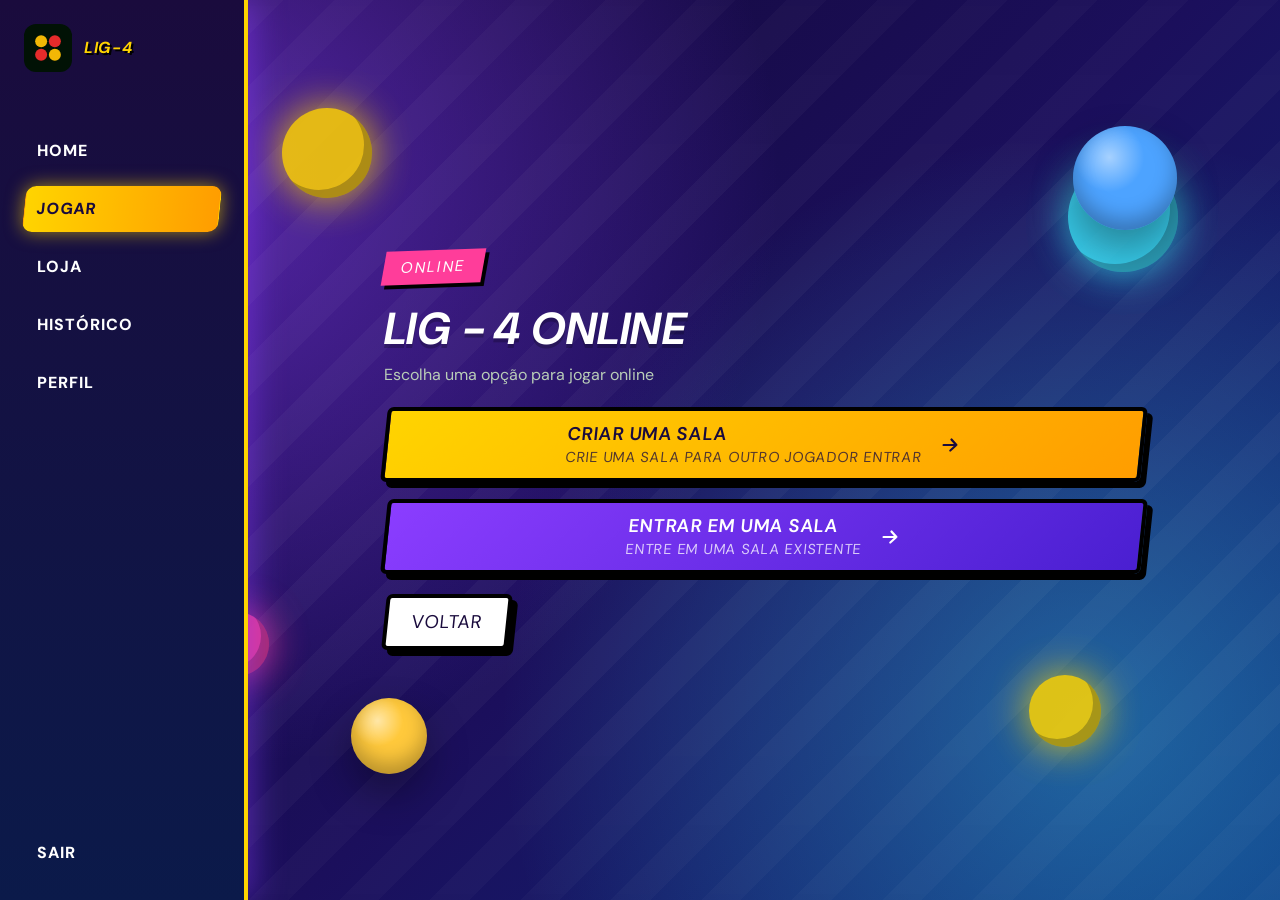
==== commit 1baa7c21: "REVISÕES DE CSS E INCLUSÃO DE ÁUDIO" ====
--- a/html/online.html
+++ b/html/online.html
@@ -17,8 +17,10 @@
     <link rel="stylesheet" href="../css/screens/t05-jogar.css">
     <script type="module" src="../js/online/controller.js"></script>
     <script type="module" src="../js/global-nav.js"></script>
+    <script type="module" src="../js/button-click-sound.js"></script>
+    <script type="module" src="../js/background-music.js"></script>
   </head>
-  <body class="rooms-screen">
+  <body class="rooms-screen" data-background-music="musica.mp3">
     <aside class="app-sidebar app-sidebar--global" aria-label="Navegação principal">
       <a class="app-sidebar__brand" href="./t04-home.html" aria-label="LIG-4 Online, início">
         <img class="app-sidebar__logo" src="../assets/images/logo/lig4-mark.svg" alt="">
@@ -129,38 +131,69 @@
         </section>
 
         <section class="online-game-panel online-section" id="secao-partida" aria-labelledby="game-title" hidden>
+          <!-- Placar e temas mantidos para compatibilidade com o JS (não visíveis no layout novo) -->
+          <div hidden>
+            <div data-game-score="1">0</div>
+            <div data-game-score="2">0</div>
+            <div data-game-theme-panel>
+              <span data-game-theme-current></span>
+              <span data-game-theme-status></span>
+            </div>
+          </div>
+
+          <!-- Topo central -->
           <header class="online-game-heading">
-            <div>
-              <p class="rooms-kicker">Online</p>
-              <h1 id="game-title">Partida</h1>
-              <p class="online-game-pin">PIN <strong data-game-pin>------</strong></p>
-            </div>
+            <h1 id="game-title">Modo: <span data-game-mode-name>Clássico</span></h1>
+            <p class="online-game-pin">PIN <strong data-game-pin>------</strong></p>
             <p class="online-game-turn" data-game-turn role="status" aria-live="polite">Carregando turno...</p>
           </header>
 
-          <section class="online-game-score" aria-label="Placar da partida atual">
-            <div class="ui-card online-game-player-score" data-score-player="1">
-              <span>Jogador 1 · Dono</span>
-              <strong data-game-score="1">0</strong>
-            </div>
-            <div class="ui-card online-game-player-score" data-score-player="2">
-              <span>Jogador 2 · Convidado</span>
-              <strong data-game-score="2">0</strong>
-            </div>
-          </section>
-
-          <p class="room-mode-label">Modo da partida: <strong data-game-mode-name>Clássico</strong></p>
-          <div class="online-game-board-wrap">
-            <div class="online-game-columns" data-game-columns aria-label="Escolher coluna"></div>
-            <div class="online-game-board" data-game-board role="grid" aria-label="Tabuleiro Connect-4, 6 linhas por 7 colunas"></div>
-          </div>
-
-          <div class="online-game-emote-menu">
-            <button class="button online-game-emote-toggle" type="button" data-game-emote-toggle aria-expanded="false" aria-controls="game-owned-emotes">Meus emotes <span aria-hidden="true">▾</span></button>
-            <div class="online-game-emotes" id="game-owned-emotes" data-game-emotes role="group" aria-label="Emotes disponíveis para enviar" hidden></div>
-          </div>
-          <p class="online-game-emote-status" data-game-emote-status role="status" aria-live="polite"></p>
-
+          <div class="online-game-layout">
+            <!-- Esquerda: Jogador 1 -->
+            <aside class="ui-card online-game-player-card" data-score-player="1">
+              <div class="player-info">
+                <span class="player-name">Jogador 1<span data-player-tag></span></span>
+                <span class="player-clock" data-game-clock="1">05:00</span>
+              </div>
+              <div class="player-powers" data-game-powers="1"></div>
+            </aside>
+
+            <!-- Centro: Tabuleiro -->
+            <div class="online-game-board-area">
+              <div class="online-game-board-wrap">
+                <div class="online-game-columns" data-game-columns aria-label="Escolher coluna"></div>
+                <div class="online-game-board" data-game-board role="grid" aria-label="Tabuleiro Connect-4, 6 linhas por 7 colunas"></div>
+              </div>
+
+              <!-- Abaixo do tabuleiro: Ações de jogo (Empate e Desistir) -->
+              <div class="online-game-actions">
+                <button class="button button-secondary" type="button" data-game-draw disabled aria-label="Propor empate">1/2</button>
+                <button class="button button-danger" type="button" data-game-resign aria-label="Desistir da partida">
+                  <span aria-hidden="true">🏳</span> Desistir
+                </button>
+              </div>
+            </div>
+
+            <!-- Direita: Jogador 2 -->
+            <aside class="ui-card online-game-player-card" data-score-player="2">
+              <div class="player-info">
+                <span class="player-name">Jogador 2<span data-player-tag></span></span>
+                <span class="player-clock" data-game-clock="2">05:00</span>
+              </div>
+              <div class="player-powers" data-game-powers="2"></div>
+            </aside>
+          </div>
+
+          <!-- Abaixo do tabuleiro: Emotes (abaixo do painel esquerdo, na mesma linha dos poderes) -->
+          <div class="online-game-emotes-container">
+            <div class="online-game-emote-menu">
+              <button class="button online-game-emote-toggle" type="button" data-game-emote-toggle aria-expanded="false" aria-controls="game-owned-emotes">Meus emotes <span aria-hidden="true">▾</span></button>
+              <div class="online-game-emotes" id="game-owned-emotes" data-game-emotes role="group" aria-label="Emotes disponíveis para enviar" hidden></div>
+            </div>
+            <p class="online-game-emote-status" data-game-emote-status role="status" aria-live="polite"></p>
+          </div>
+
+          <!-- Status, Resultado e Sair da sala mantidos -->
           <p class="online-game-status" data-game-status role="status" aria-live="polite"></p>
           <section class="online-game-result" data-game-result-panel aria-labelledby="game-result-title" hidden>
             <h2 id="game-result-title">Resultado</h2>
--- a/css/base.css
+++ b/css/base.css
@@ -1,4 +1,5 @@
 @import url("./variables.css");
+@import url("https://fonts.googleapis.com/css2?family=DM+Sans:wght@400;500;700&display=swap");
 
 *,
 *::before,
@@ -21,6 +22,17 @@
   font-family: system-ui, -apple-system, BlinkMacSystemFont, "Segoe UI", sans-serif;
   line-height: 1.5;
   -webkit-font-smoothing: antialiased;
+}
+
+/* Mantém a mesma família tipográfica em todas as telas e componentes. */
+body {
+  font-family: "DM Sans", "Segoe UI", system-ui, sans-serif !important;
+}
+
+body *,
+body *::before,
+body *::after {
+  font-family: inherit !important;
 }
 
 button,
--- a/css/screens/online.theme.css
+++ b/css/screens/online.theme.css
@@ -28,13 +28,6 @@
 }
 
 .rooms-screen {
-  --disc-blue: #4da3ff;
-  --disc-red: #ff5a5f;
-  --disc-purple: #a77bff;
-  --disc-green: #4fd17a;
-  --disc-orange: #ff9f43;
-  --disc-yellow: #ffc93c;
-  --disc-brown: #a9714b;
   accent-color: var(--lig-accent);
 }
 
@@ -166,13 +159,13 @@
   transform: translateY(-3px);
   background-color: rgba(255, 255, 255, 0.08);
 }
-.rooms-screen .color-picker__option:has([data-color="blue"])   { --opt: var(--disc-blue); }
-.rooms-screen .color-picker__option:has([data-color="red"])    { --opt: var(--disc-red); }
-.rooms-screen .color-picker__option:has([data-color="purple"]) { --opt: var(--disc-purple); }
-.rooms-screen .color-picker__option:has([data-color="green"])  { --opt: var(--disc-green); }
-.rooms-screen .color-picker__option:has([data-color="orange"]) { --opt: var(--disc-orange); }
-.rooms-screen .color-picker__option:has([data-color="yellow"]) { --opt: var(--disc-yellow); }
-.rooms-screen .color-picker__option:has([data-color="brown"])  { --opt: var(--disc-brown); }
+.rooms-screen .color-picker__option:has([data-color="blue"])   { --opt: var(--game-color-blue); }
+.rooms-screen .color-picker__option:has([data-color="red"])    { --opt: var(--game-color-red); }
+.rooms-screen .color-picker__option:has([data-color="purple"]) { --opt: var(--game-color-purple); }
+.rooms-screen .color-picker__option:has([data-color="green"])  { --opt: var(--game-color-green); }
+.rooms-screen .color-picker__option:has([data-color="orange"]) { --opt: var(--game-color-orange); }
+.rooms-screen .color-picker__option:has([data-color="yellow"]) { --opt: var(--game-color-yellow); }
+.rooms-screen .color-picker__option:has([data-color="brown"])  { --opt: var(--game-color-brown); }
 .rooms-screen .color-picker__option:has(input:checked) {
   background-color: color-mix(in srgb, var(--opt, var(--lig-accent)) 22%, transparent);
   box-shadow: inset 0 0 0 1px color-mix(in srgb, var(--opt, var(--lig-accent)) 75%, transparent);
@@ -190,7 +183,7 @@
   border-radius: 50%;
   background:
     radial-gradient(circle at 35% 30%, rgba(255, 255, 255, 0.55), transparent 38%),
-    var(--swatch, var(--disc-blue));
+    var(--swatch, var(--game-color-blue));
   box-shadow: inset 0 -4px 8px rgba(0, 0, 0, 0.28), 0 4px 10px rgba(0, 0, 0, 0.35);
   transition: transform 0.4s var(--lig-ease-bounce), background-color 0.3s ease;
 }
@@ -207,13 +200,13 @@
 .rooms-screen .color-picker__option:has(input:checked) .color-picker__swatch {
   transform: scale(1.18);
 }
-.rooms-screen .color-picker__swatch[data-color="blue"]   { --swatch: var(--disc-blue); }
-.rooms-screen .color-picker__swatch[data-color="red"]    { --swatch: var(--disc-red); }
-.rooms-screen .color-picker__swatch[data-color="purple"] { --swatch: var(--disc-purple); }
-.rooms-screen .color-picker__swatch[data-color="green"]  { --swatch: var(--disc-green); }
-.rooms-screen .color-picker__swatch[data-color="orange"] { --swatch: var(--disc-orange); }
-.rooms-screen .color-picker__swatch[data-color="yellow"] { --swatch: var(--disc-yellow); }
-.rooms-screen .color-picker__swatch[data-color="brown"]  { --swatch: var(--disc-brown); }
+.rooms-screen .color-picker__swatch[data-color="blue"]   { --swatch: var(--game-color-blue); }
+.rooms-screen .color-picker__swatch[data-color="red"]    { --swatch: var(--game-color-red); }
+.rooms-screen .color-picker__swatch[data-color="purple"] { --swatch: var(--game-color-purple); }
+.rooms-screen .color-picker__swatch[data-color="green"]  { --swatch: var(--game-color-green); }
+.rooms-screen .color-picker__swatch[data-color="orange"] { --swatch: var(--game-color-orange); }
+.rooms-screen .color-picker__swatch[data-color="yellow"] { --swatch: var(--game-color-yellow); }
+.rooms-screen .color-picker__swatch[data-color="brown"]  { --swatch: var(--game-color-brown); }
 /* Vaga ainda sem cor/jogador */
 .rooms-screen .color-picker__swatch[data-color="empty"] {
   background: rgba(255, 255, 255, 0.05);
--- a/css/screens/t05-jogar.css
+++ b/css/screens/t05-jogar.css
@@ -483,14 +483,13 @@
   box-shadow: inset -5px -5px 0 rgba(0, 0, 0, 0.25), 3px 3px 0 #000;
 }
 
-.rooms-screen .color-picker__swatch[data-color="blue"]   { background: #2f7bff; }
-.rooms-screen .color-picker__swatch[data-color="red"]    { background: #ff3b3b; }
-.rooms-screen .color-picker__swatch[data-color="yellow"] { background: var(--h-yellow); }
-.rooms-screen .color-picker__swatch[data-color="green"]  { background: #2fd45a; }
-.rooms-screen .color-picker__swatch[data-color="purple"] { background: var(--h-purple); }
-.rooms-screen .color-picker__swatch[data-color="pink"]   { background: var(--h-pink); }
-.rooms-screen .color-picker__swatch[data-color="orange"] { background: var(--h-yellow-2); }
-.rooms-screen .color-picker__swatch[data-color="cyan"]   { background: var(--h-cyan); }
+.rooms-screen .color-picker__swatch[data-color="blue"]   { background: var(--game-color-blue); }
+.rooms-screen .color-picker__swatch[data-color="red"]    { background: var(--game-color-red); }
+.rooms-screen .color-picker__swatch[data-color="yellow"] { background: var(--game-color-yellow); }
+.rooms-screen .color-picker__swatch[data-color="green"]  { background: var(--game-color-green); }
+.rooms-screen .color-picker__swatch[data-color="purple"] { background: var(--game-color-purple); }
+.rooms-screen .color-picker__swatch[data-color="orange"] { background: var(--game-color-orange); }
+.rooms-screen .color-picker__swatch[data-color="brown"]  { background: var(--game-color-brown); }
 .rooms-screen .color-picker__swatch[data-color="empty"]  { background: transparent; border-style: dashed; box-shadow: none; }
 
 /* ===== Escolha de tabuleiro ===== */
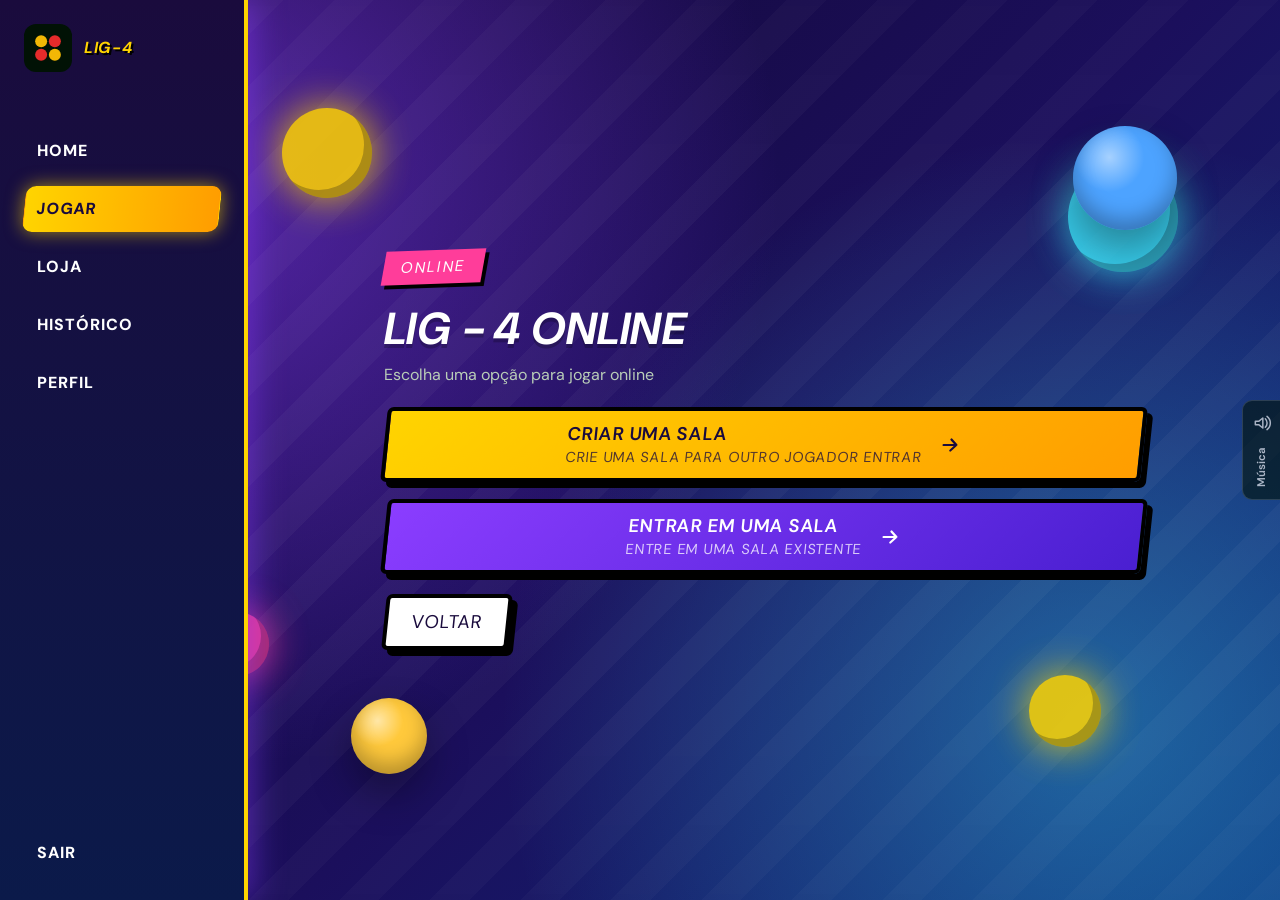
==== commit f51ad639: "feat(lobby): cor preferida, avatar e nome do adversário" ====
--- a/html/online.html
+++ b/html/online.html
@@ -19,6 +19,7 @@
     <script type="module" src="../js/global-nav.js"></script>
     <script type="module" src="../js/button-click-sound.js"></script>
     <script type="module" src="../js/background-music.js"></script>
+
   </head>
   <body class="rooms-screen" data-background-music="musica.mp3">
     <aside class="app-sidebar app-sidebar--global" aria-label="Navegação principal">
@@ -92,10 +93,12 @@
           <div class="lobby-players" data-lobby-players aria-label="Jogadores da sala">
             <article class="ui-card lobby-player" data-player-card="owner">
               <p data-player-role="owner">Dono</p>
+              <p data-player-name>Dono</p>
               <div class="lobby-player-color"><span class="color-picker__swatch" data-player-swatch="owner" data-color="blue" aria-hidden="true"></span><strong data-player-color="owner">—</strong></div>
             </article>
             <article class="ui-card lobby-player" data-player-card="guest">
               <p data-player-role="guest">Aguardando jogador</p>
+              <p data-player-name></p>
               <div class="lobby-player-color"><span class="color-picker__swatch" data-player-swatch="guest" data-color="empty" aria-hidden="true"></span><strong data-player-color="guest">—</strong></div>
             </article>
           </div>
@@ -200,8 +203,8 @@
             <p data-game-result></p>
             <p data-game-rematch-status role="status" aria-live="polite"></p>
             <button class="button button-primary-dark" type="button" data-game-rematch disabled>Revanche</button>
+            <a href="t05-jogar.html"><button class="button button-danger online-game-leave" type="button" data-game-leave>Sair da sala</button></a>
           </section>
-          <button class="button button-secondary online-game-leave" type="button" data-game-leave>Sair da sala</button>
         </section>
       </div>
     </main>
--- a/css/components.css
+++ b/css/components.css
@@ -394,3 +394,158 @@
 .game-select__option:focus-visible { background: #07190E; color: #fff; }
 .game-select__option[aria-selected="true"] { font-weight: 700; }
 .game-select__option:disabled { opacity: .5; cursor: not-allowed; }
+
+.music-control {
+  position: fixed;
+  z-index: 20;
+  top: 50%;
+  right: 0;
+  transform: translateY(-50%);
+}
+
+.music-control[hidden] {
+  display: none;
+}
+
+.music-control__launcher {
+  display: grid;
+  width: 38px;
+  min-height: 100px;
+  place-items: center;
+  gap: 0.5rem;
+  padding: 0.6rem 0.35rem;
+  border: 1px solid rgb(255 255 255 / 18%);
+  border-right: 0;
+  border-radius: 10px 0 0 10px;
+  background: rgb(1 18 5 / 76%);
+  color: rgb(255 255 255 / 82%);
+  cursor: pointer;
+  opacity: 0.78;
+  transition: opacity 160ms ease, background-color 160ms ease;
+}
+
+.music-control__launcher span {
+  writing-mode: vertical-rl;
+  transform: rotate(180deg);
+  font-size: 0.7rem;
+  font-weight: 650;
+}
+
+.music-control__launcher:hover,
+.music-control__launcher:focus-visible {
+  background: rgb(1 18 5 / 96%);
+  opacity: 1;
+}
+
+.music-control__launcher svg {
+  width: 20px;
+  height: 20px;
+}
+
+.music-control__panel {
+  position: absolute;
+  top: 50%;
+  right: calc(100% + 0.5rem);
+  display: grid;
+  width: min(210px, calc(100vw - 3.5rem));
+  gap: 0.5rem;
+  padding: 0.65rem;
+  border: 1px solid rgb(255 255 255 / 20%);
+  border-radius: 9px;
+  background: rgb(1 18 5 / 94%);
+  box-shadow: 0 6px 24px rgb(0 0 0 / 30%);
+  color: #fff;
+  transform: translateY(-50%);
+}
+
+.music-control__panel[hidden] {
+  display: none;
+}
+
+.music-control__header {
+  display: flex;
+  align-items: center;
+  justify-content: space-between;
+  gap: 0.75rem;
+  font-size: 0.875rem;
+}
+
+.music-control__title {
+  margin-right: auto;
+}
+
+.music-control__volume {
+  color: rgb(255 255 255 / 76%);
+  font-variant-numeric: tabular-nums;
+}
+
+.music-control__close {
+  display: grid;
+  width: 26px;
+  height: 26px;
+  place-items: center;
+  padding: 0;
+  border: 0;
+  border-radius: 5px;
+  background: transparent;
+  color: rgb(255 255 255 / 72%);
+  cursor: pointer;
+  font-size: 1.25rem;
+  line-height: 1;
+}
+
+.music-control__close:hover {
+  background: rgb(255 255 255 / 12%);
+  color: #fff;
+}
+
+.music-control__toggle {
+  min-height: 32px;
+  padding: 0.35rem 0.55rem;
+  border: 1px solid rgb(255 255 255 / 28%);
+  border-radius: 5px;
+  background: rgb(255 255 255 / 10%);
+  color: inherit;
+  cursor: pointer;
+  font-size: 0.8125rem;
+  font-weight: 650;
+}
+
+.music-control__toggle:hover {
+  background: rgb(255 255 255 / 18%);
+}
+
+.music-control__hide {
+  min-height: 30px;
+  padding: 0.3rem 0.5rem;
+  border: 0;
+  border-radius: 5px;
+  background: transparent;
+  color: rgb(255 255 255 / 68%);
+  cursor: pointer;
+  font-size: 0.75rem;
+  text-align: center;
+}
+
+.music-control__hide:hover {
+  background: rgb(255 255 255 / 10%);
+  color: #fff;
+}
+
+.music-control__slider {
+  width: 100%;
+  margin: 0;
+  accent-color: var(--color-primary, #f2b705);
+  cursor: pointer;
+}
+
+@media (max-width: 700px) {
+  .music-control {
+    right: 0;
+  }
+
+  .music-control__launcher {
+    width: 34px;
+    min-height: 90px;
+  }
+}
--- a/css/screens/rooms.css
+++ b/css/screens/rooms.css
@@ -247,15 +247,16 @@
 }
 
 .online-game-panel {
-  display: grid;
-  width: min(100%, 900px);
-  gap: 1rem;
+  width: min(100%, 1060px);
+  gap: 1.5rem;
   margin-inline: auto;
 }
 
+#secao-partida[hidden],
 .online-game-panel[hidden],
-.online-game-result[hidden] {
-  display: none;
+.online-game-result[hidden],
+#secao-partida [hidden] {
+  display: none !important;
 }
 
 .rooms-screen[data-current-section="partida"] .app-sidebar {
@@ -269,25 +270,30 @@
 
 .online-game-heading {
   display: flex;
+  flex-direction: column;
   align-items: center;
-  justify-content: space-between;
-  gap: 1rem;
+  justify-content: center;
+  text-align: center;
+  gap: 0.25rem;
+  margin-bottom: 0.5rem;
 }
 
 .online-game-heading h1 {
   margin: 0;
-  font-family: Georgia, "Times New Roman", serif;
+  font-family: var(--lig-font-display, Georgia, "Times New Roman", serif);
   font-size: 2rem;
+  text-align: center;
 }
 
 .online-game-pin,
 .online-game-turn {
-  margin: 0.25rem 0 0;
+  margin: 0.15rem 0 0;
   color: color-mix(in srgb, var(--color-text) 78%, transparent);
+  text-align: center;
 }
 
 .online-game-pin {
-  font-size: 0.8125rem;
+  font-size: 0.875rem;
 }
 
 .online-game-pin strong {
@@ -298,7 +304,131 @@
 
 .online-game-turn {
   font-weight: 700;
-  text-align: right;
+  text-align: center;
+}
+
+/* Leiaute 3 colunas da partida */
+.online-game-layout {
+  display: grid;
+  grid-template-columns: minmax(180px, 220px) minmax(0, 1fr) minmax(180px, 220px);
+  gap: 1.25rem;
+  align-items: stretch;
+}
+
+/* Painéis laterais de jogador */
+.online-game-player-card {
+  --player-color: var(--game-color-blue);
+  display: flex;
+  flex-direction: column;
+  justify-content: space-between;
+  gap: 1rem;
+  padding: 1.25rem 1rem;
+  border: 2px solid color-mix(in srgb, var(--color-text) 16%, transparent);
+  border-radius: 8px;
+  background: var(--color-button-dark);
+  color: var(--color-text);
+  opacity: 0.45;
+  transition: opacity 160ms ease, border-color 160ms ease, box-shadow 160ms ease;
+}
+
+.online-game-player-card[data-score-player="1"] {
+  --player-color: var(--game-color-blue);
+}
+
+.online-game-player-card[data-score-player="2"] {
+  --player-color: var(--game-color-red);
+}
+
+.online-game-player-card.is-active {
+  opacity: 1;
+  border-color: var(--player-color);
+  box-shadow: 0 0 16px color-mix(in srgb, var(--player-color) 40%, transparent);
+}
+
+.online-game-player-card .player-info {
+  display: flex;
+  flex-direction: column;
+  align-items: center;
+  gap: 0.5rem;
+  text-align: center;
+}
+
+.online-game-player-card .player-name {
+  font-weight: 700;
+  font-size: 1.125rem;
+  color: var(--color-text);
+  word-break: break-word;
+}
+
+.online-game-player-card .player-clock {
+  font-family: var(--lig-font-display, "DM Sans", monospace);
+  font-size: 1.5rem;
+  font-weight: 700;
+  font-variant-numeric: tabular-nums;
+  color: var(--player-color);
+}
+
+.online-game-player-card .player-powers {
+  display: flex;
+  flex-wrap: wrap;
+  align-items: center;
+  justify-content: center;
+  gap: 0.5rem;
+  min-height: 44px;
+}
+
+.online-game-player-card .player-powers .is-used {
+  opacity: 0.35;
+  filter: grayscale(1);
+  text-decoration: line-through;
+  pointer-events: none;
+}
+
+/* Área central do tabuleiro e ações */
+.online-game-board-area {
+  display: flex;
+  flex-direction: column;
+  align-items: center;
+  gap: 1rem;
+  min-width: 0;
+}
+
+.online-game-actions {
+  display: flex;
+  align-items: center;
+  justify-content: center;
+  gap: 0.75rem;
+  width: 100%;
+}
+
+.online-game-actions .button {
+  font-family: var(--lig-font-display, "DM Sans", sans-serif);
+}
+
+/* Container de Emotes centralizado e alinhamento do botão */
+.online-game-emotes-container {
+  display: grid;
+  grid-template-columns: minmax(180px, 220px) minmax(0, 1fr) minmax(180px, 220px);
+  gap: 1.25rem;
+  align-items: center;
+  width: 100%;
+}
+
+.online-game-emotes-container .online-game-emote-menu {
+  grid-column: 1;
+  justify-self: start;
+  margin: 0;
+  max-width: 100%;
+}
+
+.online-game-emotes-container .online-game-emote-toggle {
+  font-family: var(--lig-font-display, "DM Sans", sans-serif);
+}
+
+.online-game-emotes-container .online-game-emote-status {
+  grid-column: 2;
+  margin: 0;
+  text-align: center;
 }
 
 .online-game-score {
@@ -322,11 +452,11 @@
   font-size: 1.25rem;
   font-variant-numeric: tabular-nums;
 }
-
+/* 
 .online-game-board-wrap {
   width: min(100%, 680px);
   margin-inline: auto;
-}
+} */
 
 .online-game-columns,
 .online-game-board {
@@ -424,6 +554,40 @@
   border-color: var(--color-primary);
 }
 
+@media (max-width: 900px) {
+  .online-game-layout {
+    grid-template-columns: repeat(2, minmax(0, 1fr));
+    gap: 1rem;
+  }
+
+  .online-game-player-card[data-score-player="1"] {
+    grid-column: 1;
+    grid-row: 1;
+  }
+
+  .online-game-player-card[data-score-player="2"] {
+    grid-column: 2;
+    grid-row: 1;
+  }
+
+  .online-game-board-area {
+    grid-column: 1 / -1;
+    grid-row: 2;
+    width: 100%;
+  }
+
+  .online-game-emotes-container {
+    display: flex;
+    flex-direction: column;
+    align-items: center;
+    gap: 0.75rem;
+  }
+
+  .online-game-emotes-container .online-game-emote-menu {
+    justify-self: center;
+  }
+}
+
 @media (max-width: 1000px) {
   .rooms-main {
     padding: 2rem 1.5rem;
@@ -486,7 +650,7 @@
   display: grid;
   width: min(100%, 780px);
   gap: 1rem;
-  margin-inline: auto;
+  margin-inline: 0;
 }
 
 .online-game-panel[hidden] {
@@ -548,11 +712,11 @@
   font-size: 1.25rem;
   font-variant-numeric: tabular-nums;
 }
-
+/* 
 .online-game-board-wrap {
   width: min(100%, 680px);
-  margin-inline: auto;
-}
+  margin-inline: 0;
+} */
 
 .online-game-columns,
 .online-game-board {
@@ -578,6 +742,22 @@
 .online-game-columns button:disabled {
   cursor: not-allowed;
   opacity: 0.5;
+}
+
+.online-game-columns button[data-frozen="true"] {
+  opacity: 0.35;
+  position: relative;
+  filter: grayscale(0.8);
+}
+
+.online-game-columns button[data-frozen="true"]::after {
+  content: "❄";
+  position: absolute;
+  inset: 0;
+  display: grid;
+  place-items: center;
+  font-size: 1rem;
+  pointer-events: none;
 }
 
 .online-game-columns button:not(:disabled):hover {
@@ -600,6 +780,22 @@
   border-radius: 50%;
   background: var(--color-button-dark);
   cursor: default;
+}
+
+.online-game-cell[data-frozen="true"] {
+  opacity: 0.4;
+  filter: grayscale(0.7) brightness(1.4);
+  box-shadow: inset 0 0 0 2px #7fdcff;
+}
+
+.online-game-cell[data-frozen="true"]::after {
+  content: "❄";
+  position: absolute;
+  inset: 0;
+  display: grid;
+  place-items: center;
+  font-size: 1rem;
+  pointer-events: none;
 }
 
 .online-game-cell[data-color="blue"] { background: var(--game-color-blue); }
@@ -989,9 +1185,6 @@
   border-radius: 12px; box-shadow: 0 10px 28px #0009;
 }
 
-/* Todos os tabuleiros temáticos usam a mesma área útil do tabuleiro clássico. */
-.online-game-board-wrap { width: min(100%, 680px); max-width: 680px; }
-
 .lobby-board-section {
   display: grid;
   gap: .65rem;
--- a/css/screens/online.theme.css
+++ b/css/screens/online.theme.css
@@ -329,6 +329,10 @@
   outline-offset: 2px;
 }
 
+.online-game-board-wrap[data-board-theme] .online-game-columns {
+  padding: 0;
+}
+
 .rooms-screen .online-game-result {
   padding: 20px 24px;
   border-top: 4px solid var(--lig-accent);
@@ -345,3 +349,98 @@
   width: min(100%, 680px);
   max-width: 680px;
 }
+
+/* Regras de tema e botões escopadas a #secao-partida */
+#secao-partida .button-danger {
+  background: var(--game-color-red);
+  color: var(--color-text);
+  border: 2px solid transparent;
+  font-family: var(--lig-font-display, "Fredoka", "DM Sans", sans-serif);
+}
+.online-modal-box .button-danger {
+  background: var(--game-color-red);
+  color: var(--color-text);
+  border: 2px solid transparent;
+}
+
+#secao-partida .button-danger:hover {
+  background: color-mix(in srgb, var(--game-color-red) 85%, #ffffff);
+  transform: translateY(-1px);
+}
+
+#secao-partida .button-danger:active {
+  transform: translateY(0);
+}
+
+#secao-partida .button-danger:disabled {
+  opacity: 0.55;
+  cursor: not-allowed;
+  transform: none;
+}
+
+#secao-partida .button-secondary {
+  border: 2px solid transparent;
+  font-family: var(--lig-font-display, "Fredoka", "DM Sans", sans-serif);
+}
+
+#secao-partida .button-secondary:disabled {
+  opacity: 0.55;
+  cursor: not-allowed;
+  transform: none;
+}
+
+.online-modal-overlay {
+  position: fixed;
+  inset: 0;
+  z-index: 1000;
+  display: flex;
+  align-items: center;
+  justify-content: center;
+  background: #050214b3;
+}
+
+.online-modal-box {
+  min-width: min(90vw, 360px);
+  padding: 1.5rem 1.75rem;
+  border: 4px solid #000;
+  border-radius: 6px;
+  background: linear-gradient(160deg, rgba(26, 11, 61, 0.97), rgba(11, 26, 74, 0.97));
+  box-shadow: 8px 8px 0 #000;
+  color: var(--color-text);
+  text-align: center;
+}
+
+.online-modal-text {
+  margin: 0 0 1.25rem;
+  font-weight: 700;
+  font-size: 1.05rem;
+  color: var(--color-text);
+}
+
+.online-modal-actions {
+  display: flex;
+  justify-content: center;
+  gap: 0.75rem;
+}
+
+.empate-popup {
+  display: grid;
+  justify-items: center;
+  gap: 0.4rem;
+  margin: 0.6rem auto 0;
+  padding: 0.5rem;
+  position: relative;
+  z-index: 2;
+}
+
+.empate-popup-label {
+  font-weight: 700;
+  font-size: 0.95rem;
+  color: var(--color-text);
+}
+
+.empate-popup .button {
+  min-width: 120px;
+  padding: 0.4rem 0.9rem;
+  font-size: 0.9rem;
+}
--- a/css/screens/t05-jogar.css
+++ b/css/screens/t05-jogar.css
@@ -104,7 +104,7 @@
 }
 
 .rooms-screen .rooms-online-shell {
-  width: min(100%, 720px);
+  width: min(100%, 1400px);
 }
 
 .rooms-screen .online-section[hidden] {
@@ -117,7 +117,7 @@
 .rooms-screen .online-game-panel {
   display: grid;
   gap: 1.25rem;
-  padding: 2rem;
+  padding: 0; /* Removido para dar mais espaço para o tabuleiro em leiautes desktop */
   background: linear-gradient(160deg, rgba(26, 11, 61, 0.92), rgba(11, 26, 74, 0.92));
   border: 4px solid #000;
   border-radius: 6px;
@@ -125,9 +125,14 @@
   color: var(--h-text);
 }
 
-.rooms-screen .online-game-panel {
-  width: min(100%, 860px);
-  margin-inline: auto;
+.rooms-screen #secao-partida.online-game-panel {
+  background: none;
+  border: none;
+  box-shadow: none;
+}
+
+.rooms-screen #secao-partida.online-game-panel {
+  width: min(100%); /* removido "1200px", pois quebra leiaute, e limita crescimento do tabuleiro */
 }
 
 .rooms-screen .rooms-kicker {
@@ -536,6 +541,20 @@
   gap: 0.5rem;
 }
 
+.rooms-screen .online-game-heading {
+  display: flex;
+  flex-direction: column;
+  align-items: center;
+  justify-content: center;
+  text-align: center;
+}
+
+.rooms-screen .online-game-heading > div {
+  display: flex;
+  flex-direction: column;
+  align-items: center;
+}
+
 .rooms-screen .online-game-pin {
   margin: 0;
   font-weight: 800;
@@ -587,7 +606,15 @@
 .rooms-screen .online-game-board-wrap {
   display: grid;
   gap: 0.5rem;
-  width: min(100%, 640px);
+  width: min(100%, 1000px);
+  margin-inline: auto;
+}
+
+.rooms-screen .online-game-board-wrap[data-board-theme] {
+  display: block;
+  gap: 0;
+  width: min(100%, 680px, calc(76vh * var(--board-aspect, 1)));
+  max-width: none;
   margin-inline: auto;
 }
 
@@ -608,7 +635,7 @@
   color: #1a0b3d;
   border: 3px solid #000;
   border-radius: 6px;
-  box-shadow: 3px 3px 0 #000;
+  box-shadow: none;
   font-weight: 900;
   cursor: pointer;
 }
